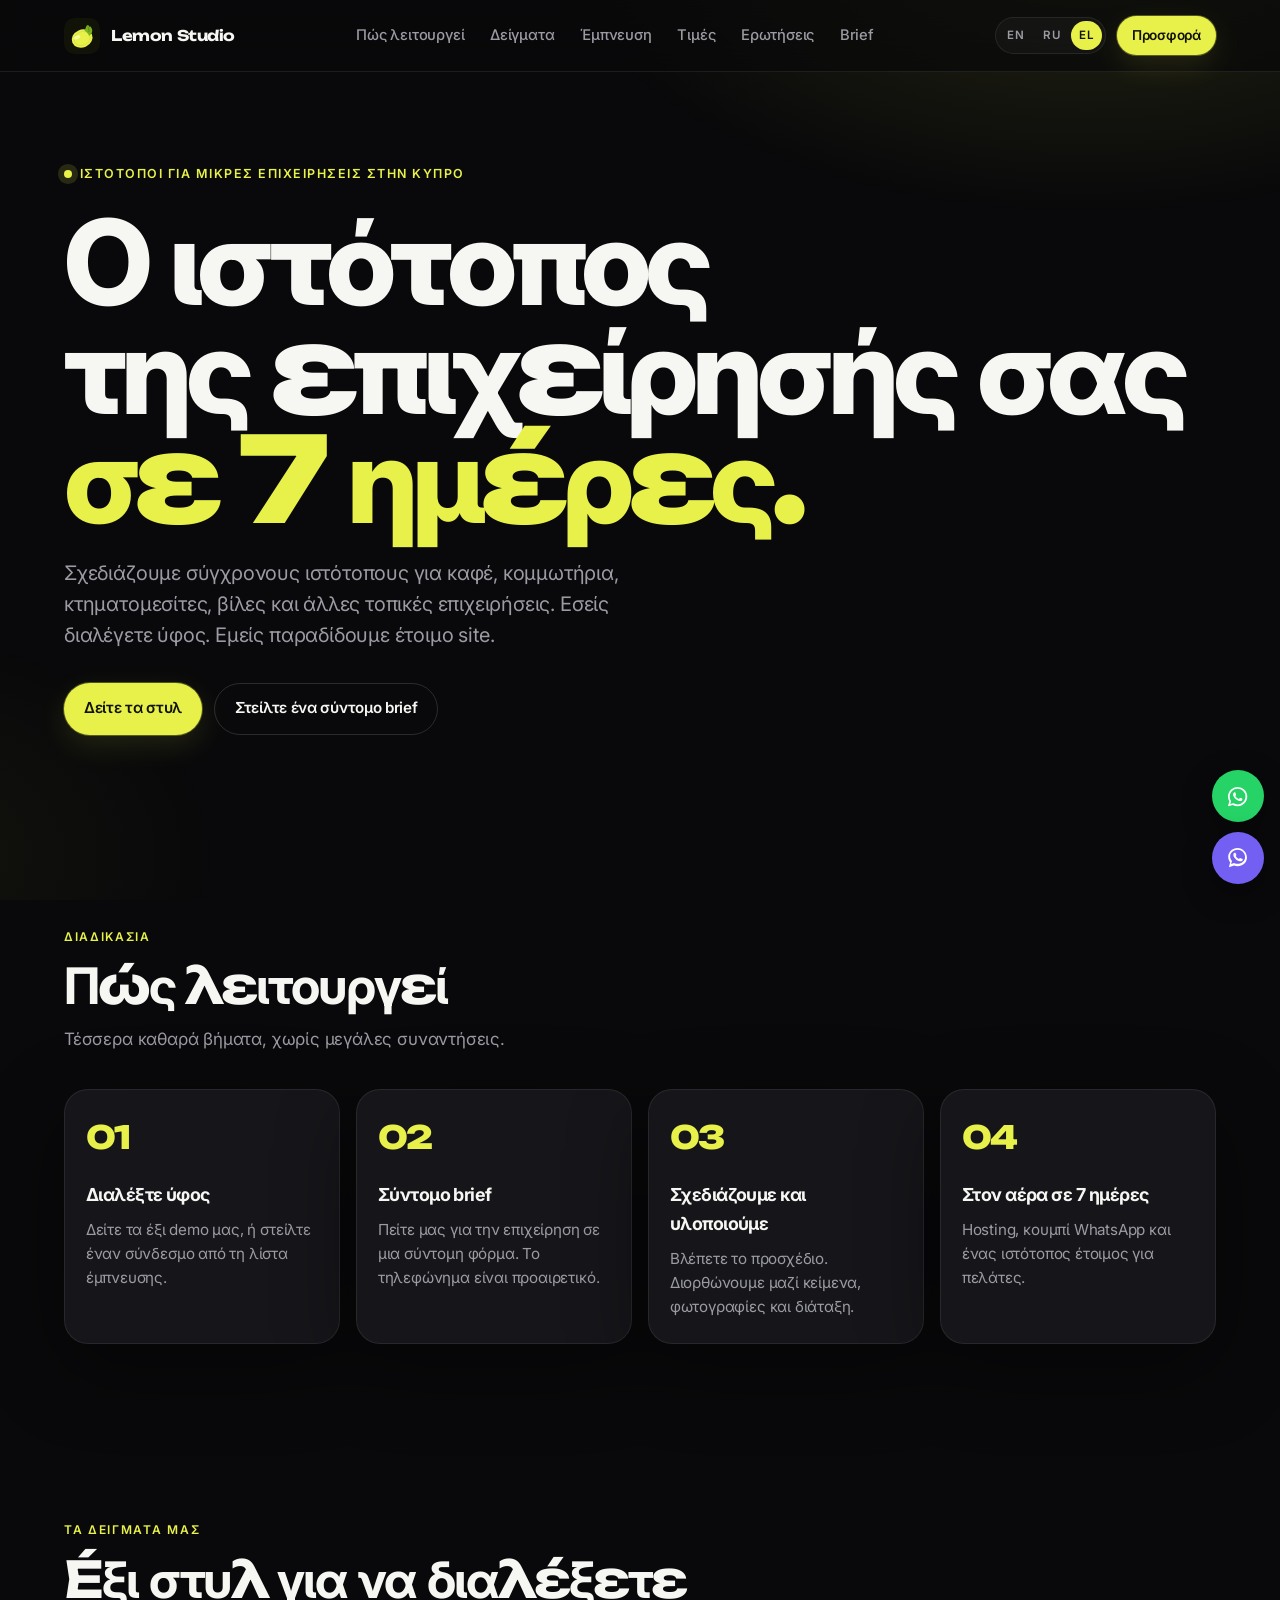
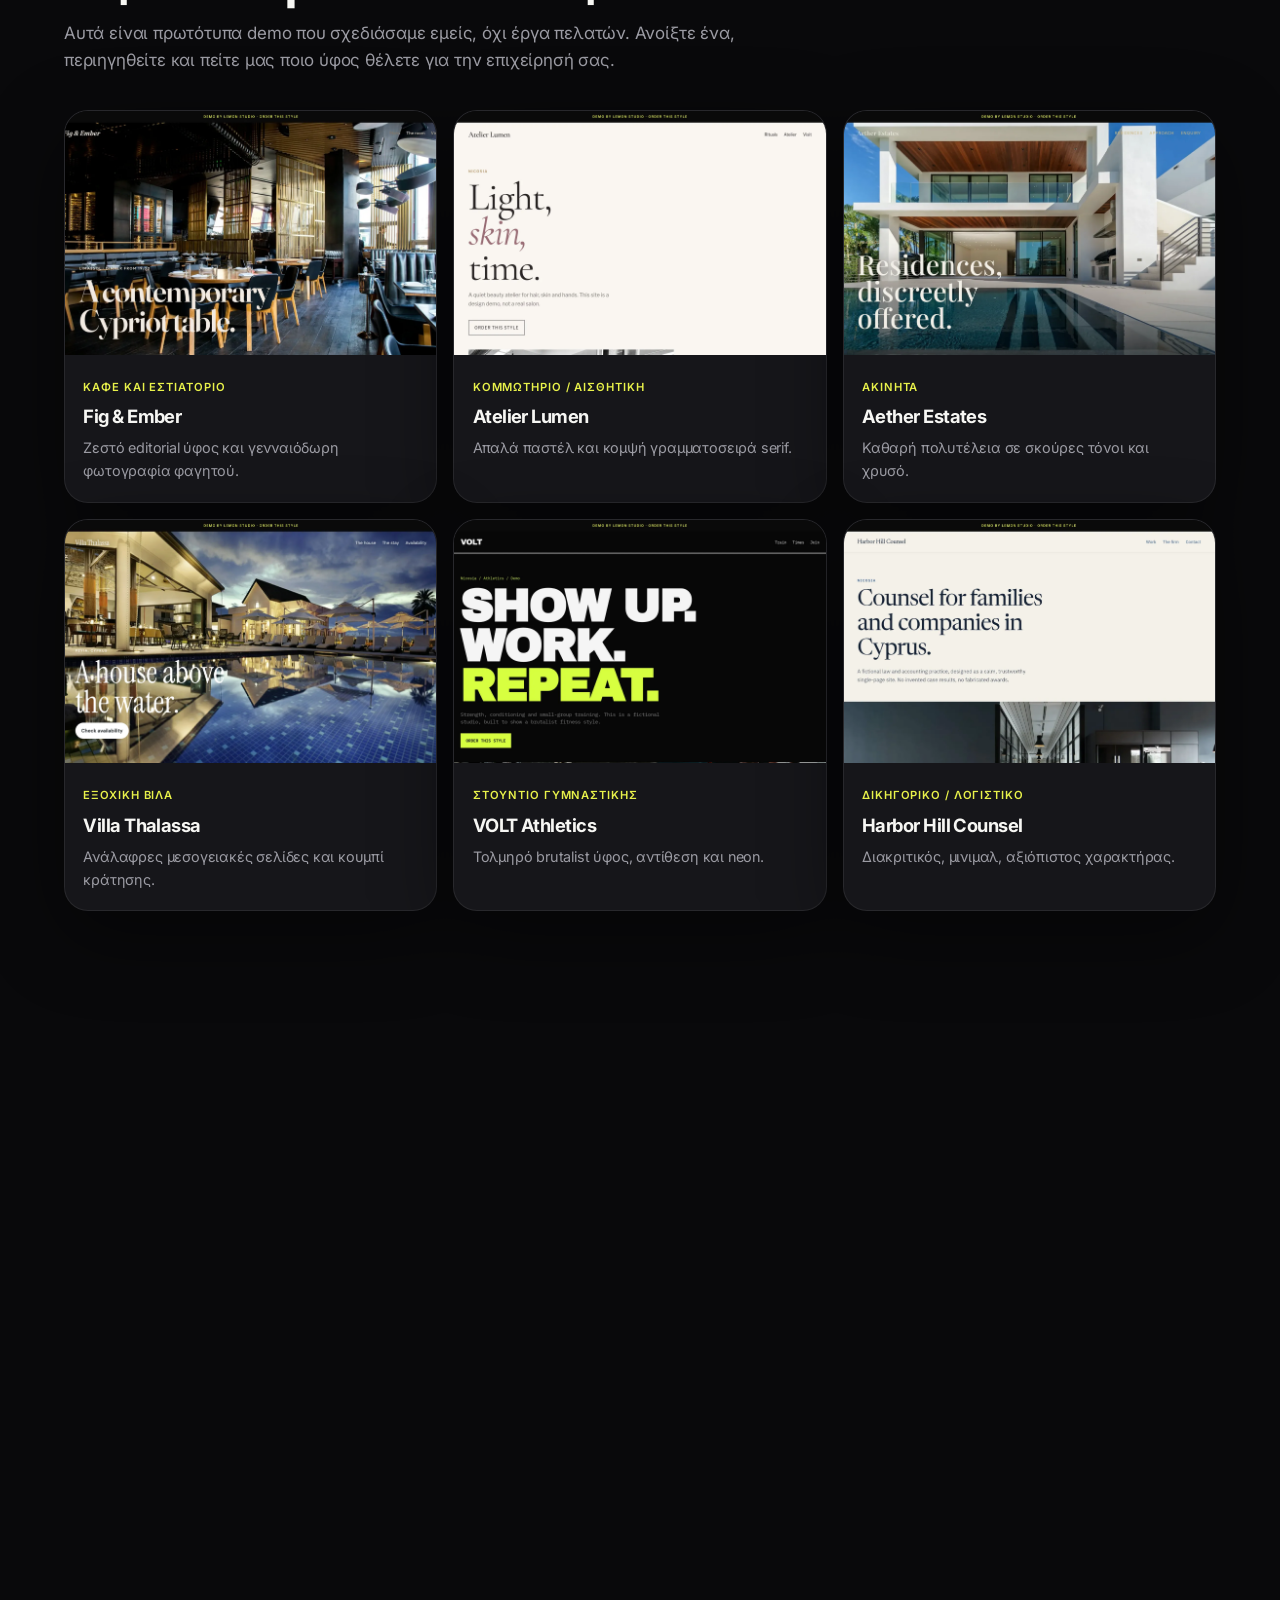
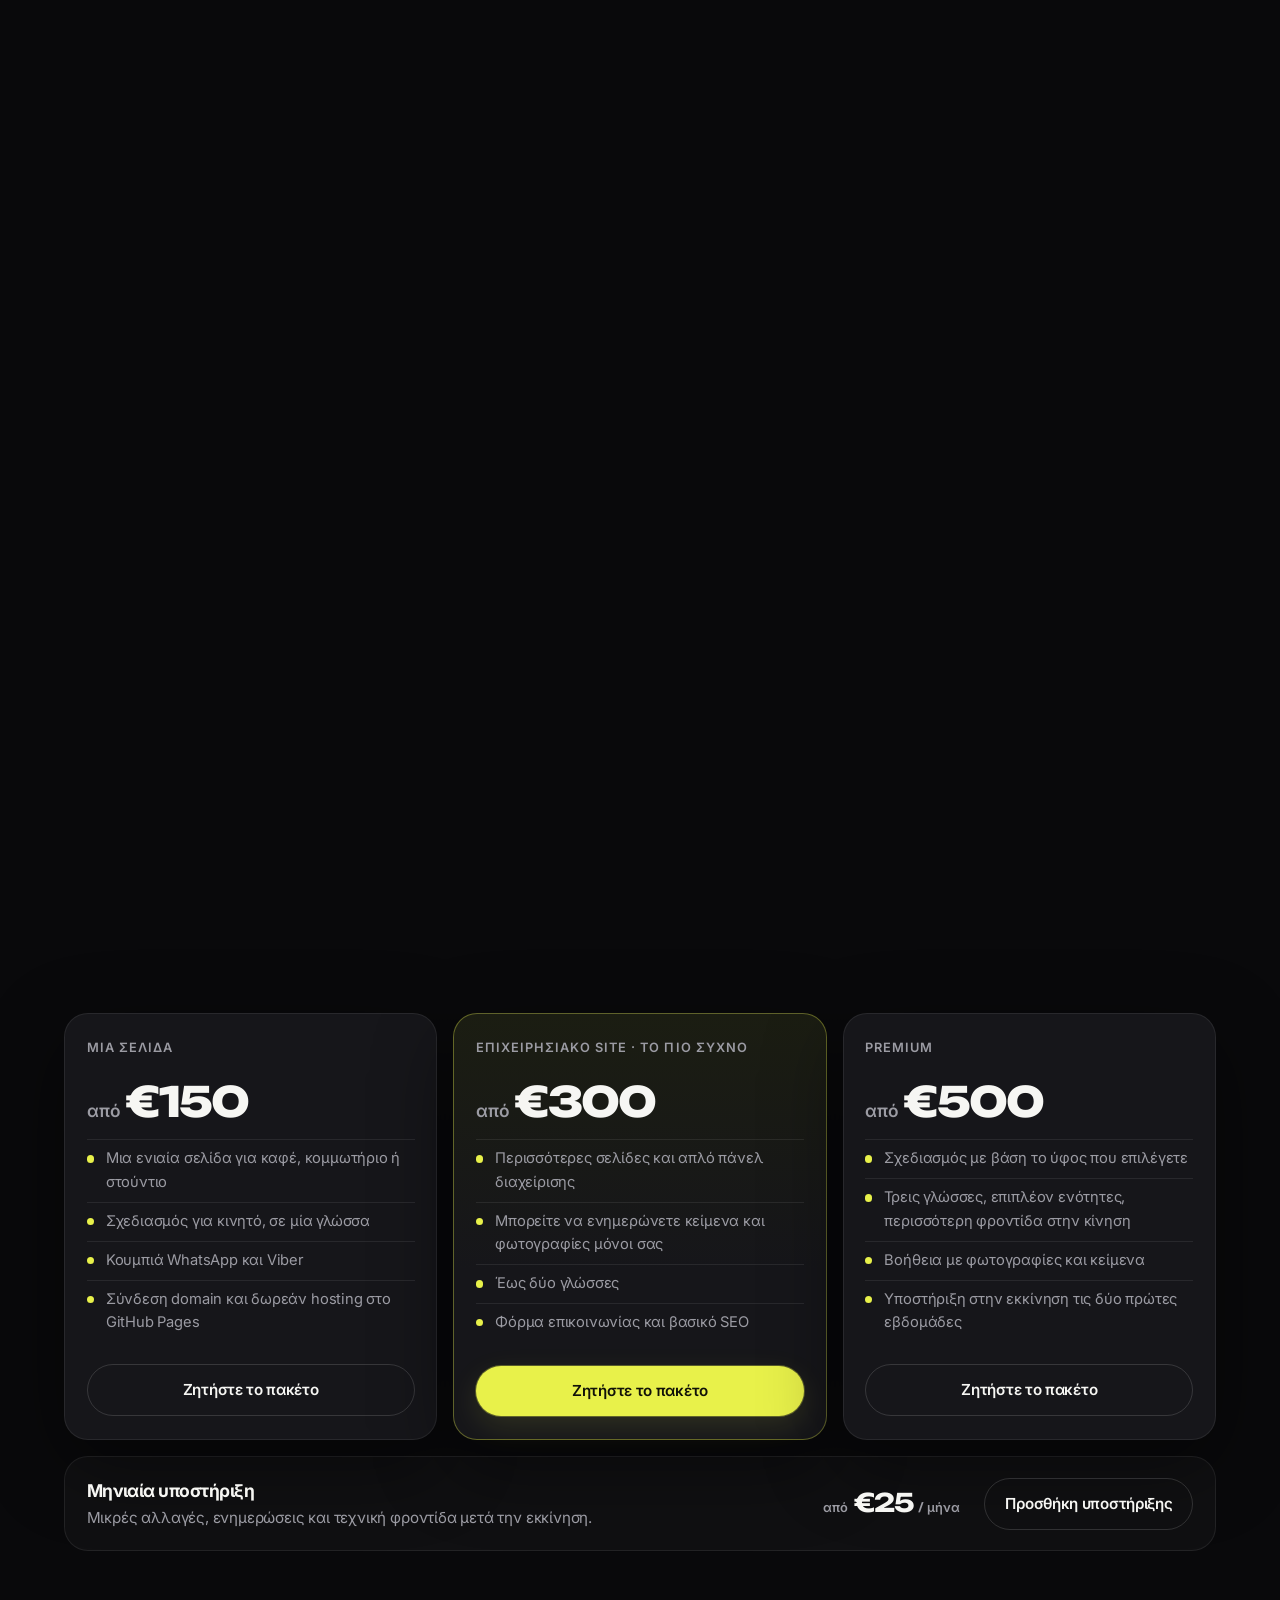
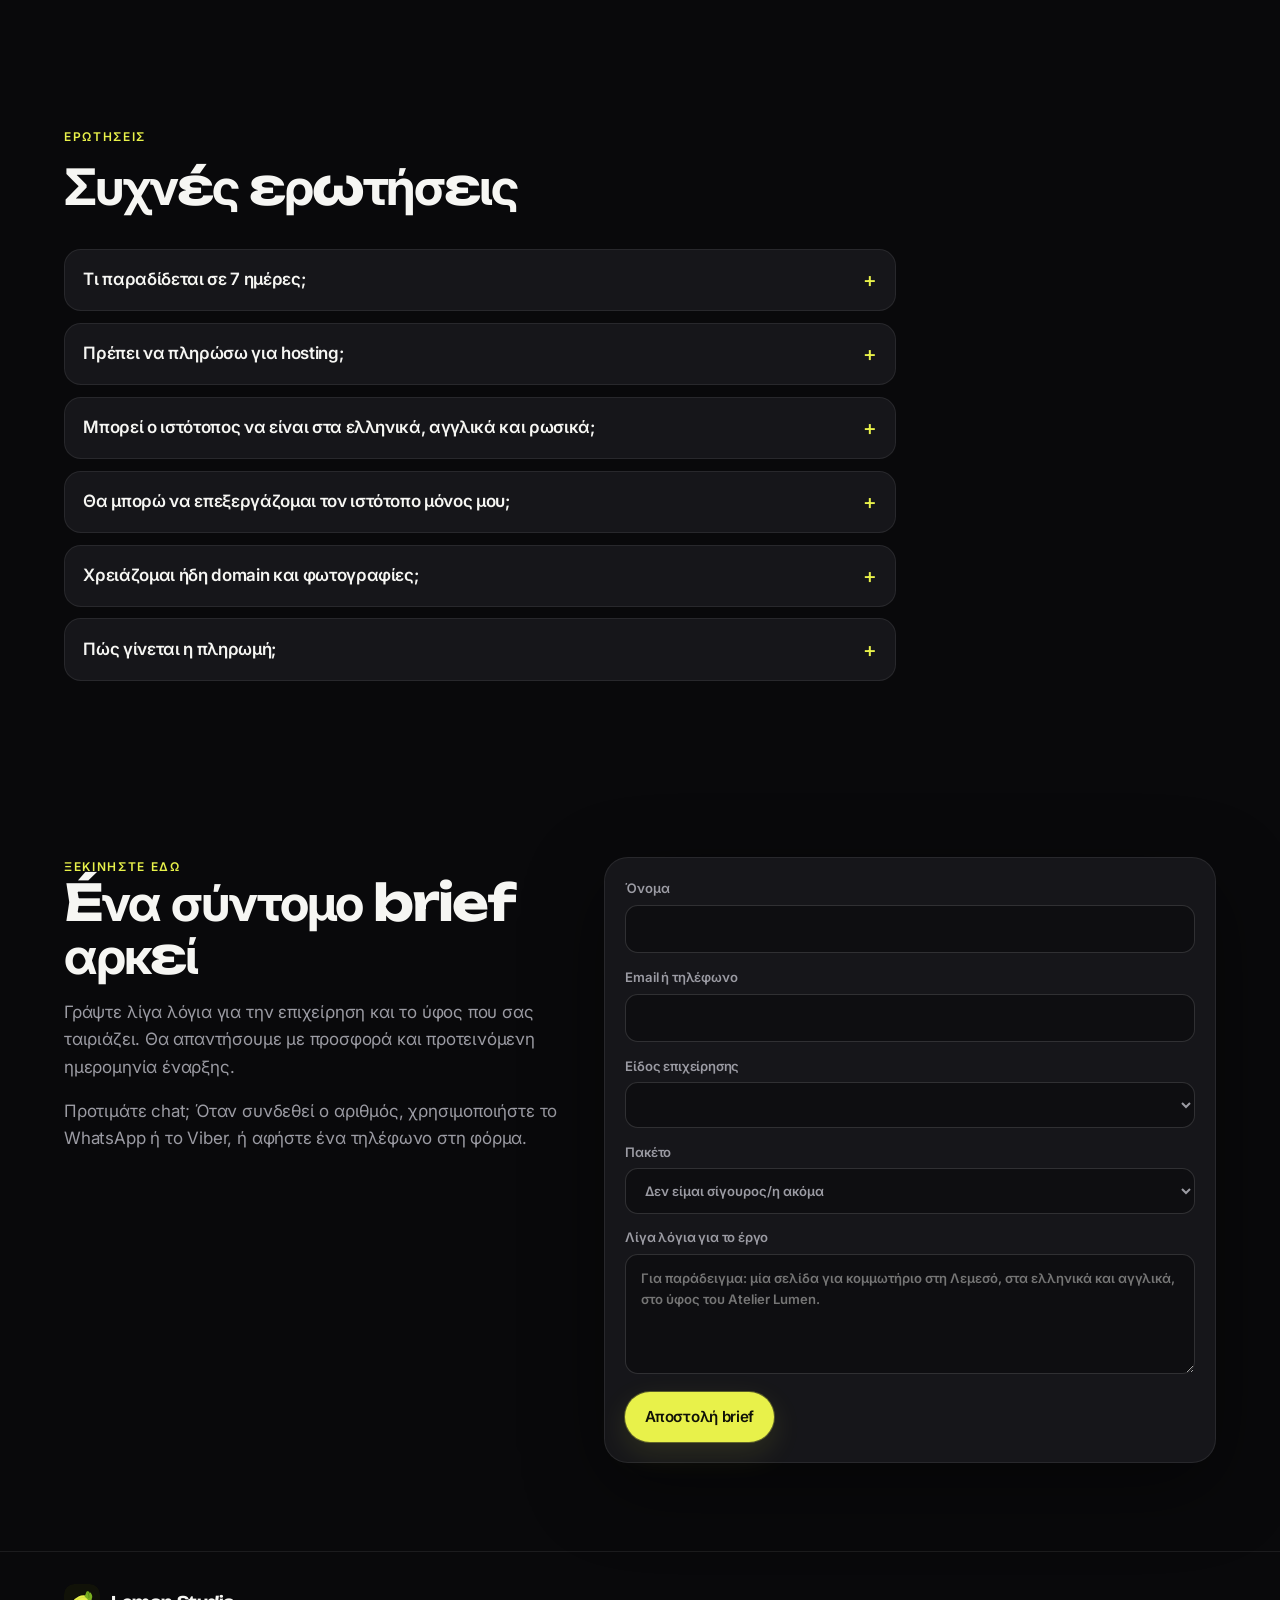
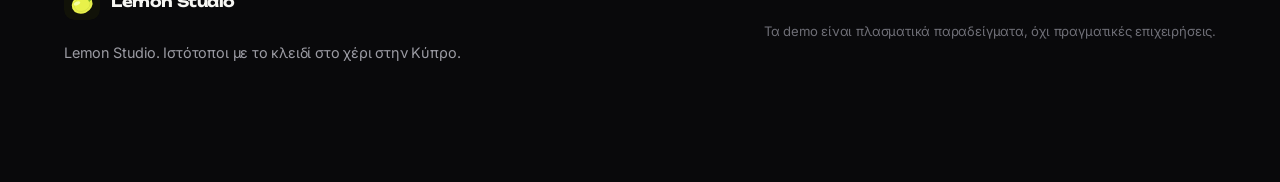
==== el/index.html @ 1adc41bc "Initial Lemon Studio site Co-authored-by: anlap26 <anlap26@users.noreply.github.com>" ====
<!doctype html>
<html lang="el">
<head>
  <meta charset="utf-8">
  <meta name="viewport" content="width=device-width, initial-scale=1">
  <title>Lemon Studio | Ο ιστότοπος της επιχείρησής σας σε 7 ημέρες</title>
  <meta name="description" content="Η Lemon Studio φτιάχνει σύγχρονους ιστότοπους για καφέ, κομμωτήρια, κτηματομεσίτες, βίλες, γυμναστήρια και δικηγορικά γραφεία στην Κύπρο. Σε 7 ημέρες, από €150.">
  <!-- TODO: update canonical and Open Graph URLs when the domain is purchased. -->
  <link rel="canonical" href="https://lemonstudiocy.com/el/">
  <link rel="alternate" hreflang="en" href="https://lemonstudiocy.com/">
  <link rel="alternate" hreflang="ru" href="https://lemonstudiocy.com/ru/">
  <link rel="alternate" hreflang="el" href="https://lemonstudiocy.com/el/">
  <link rel="alternate" hreflang="x-default" href="https://lemonstudiocy.com/">
  <meta property="og:type" content="website">
  <meta property="og:title" content="Ο ιστότοπος της επιχείρησής σας σε 7 ημέρες">
  <meta property="og:description" content="Η Lemon Studio φτιάχνει σύγχρονους ιστότοπους για καφέ, κομμωτήρια, κτηματομεσίτες, βίλες, γυμναστήρια και δικηγορικά γραφεία στην Κύπρο. Σε 7 ημέρες, από €150.">
  <meta property="og:url" content="https://lemonstudiocy.com/el/">
  <meta property="og:image" content="https://lemonstudiocy.com/assets/og-image.png">
  <meta property="og:locale" content="el_GR">
  <meta name="twitter:card" content="summary_large_image">
  <meta name="twitter:title" content="Ο ιστότοπος της επιχείρησής σας σε 7 ημέρες">
  <meta name="twitter:description" content="Η Lemon Studio φτιάχνει σύγχρονους ιστότοπους για καφέ, κομμωτήρια, κτηματομεσίτες, βίλες, γυμναστήρια και δικηγορικά γραφεία στην Κύπρο. Σε 7 ημέρες, από €150.">
  <meta name="twitter:image" content="https://lemonstudiocy.com/assets/og-image.png">
  <link rel="icon" href="../assets/favicon.svg" type="image/svg+xml">
  <link rel="icon" href="../assets/favicon-32.png" type="image/png" sizes="32x32">
  <link rel="apple-touch-icon" href="../assets/apple-touch-icon.png">
  <meta name="theme-color" content="#09090b">
  <link rel="preconnect" href="https://fonts.googleapis.com">
  <link rel="preconnect" href="https://fonts.gstatic.com" crossorigin>
  <link href="https://fonts.googleapis.com/css2?family=Inter:ital,opsz,wght@0,14..32,400;0,14..32,500;0,14..32,600;0,14..32,700;1,14..32,400&family=Unbounded:wght@400;600;700;800;900&display=swap" rel="stylesheet">
  <link rel="stylesheet" href="../css/style.css">
</head>
<body>
  <div class="wrap">
    <header class="site-header">
      <div class="container">
        <a class="brand" href="index.html">
          <img src="../assets/logo.svg" width="36" height="36" alt="Lemon Studio">
          <span>Lemon Studio</span>
        </a>
        <nav class="nav" aria-label="Primary">
        <a href="#how">Πώς λειτουργεί</a>
        <a href="#demos">Δείγματα</a>
        <a href="#inspiration">Έμπνευση</a>
        <a href="#prices">Τιμές</a>
        <a href="#faq">Ερωτήσεις</a>
        <a href="#contact">Brief</a>
        </nav>
        <div class="header-actions">
          <nav class="lang" aria-label="Language"><a href="../index.html" hreflang="en" lang="en">EN</a><a href="../ru/index.html" hreflang="ru" lang="ru">RU</a><span aria-current="page">EL</span></nav>
          <a class="btn btn-lemon btn-sm btn-header" href="#contact">Προσφορά</a>
          <button class="menu-toggle" type="button" aria-expanded="false" aria-controls="mobile-nav" aria-label="Μενού"><span></span></button>
        </div>
      </div>
    </header>
    <nav class="mobile-nav" id="mobile-nav">
        <a href="#how">Πώς λειτουργεί</a>
        <a href="#demos">Δείγματα</a>
        <a href="#inspiration">Έμπνευση</a>
        <a href="#prices">Τιμές</a>
        <a href="#faq">Ερωτήσεις</a>
        <a href="#contact">Brief</a>
        <a href="#contact">Προσφορά</a></nav>

    <main>
      <section class="hero">
        <div class="container">
          <p class="eyebrow reveal">Ιστότοποι για μικρές επιχειρήσεις στην Κύπρο</p>
          <h1 class="reveal reveal-delay-1">Ο ιστότοπος<br>της επιχείρησής σας<br><span class="accent">σε 7 ημέρες.</span></h1>
          <p class="hero-lead reveal reveal-delay-2">Σχεδιάζουμε σύγχρονους ιστότοπους για καφέ, κομμωτήρια, κτηματομεσίτες, βίλες και άλλες τοπικές επιχειρήσεις. Εσείς διαλέγετε ύφος. Εμείς παραδίδουμε έτοιμο site.</p>
          <div class="hero-actions reveal reveal-delay-3">
            <a class="btn btn-lemon" href="#demos">Δείτε τα στυλ</a>
            <a class="btn btn-ghost" href="#contact">Στείλτε ένα σύντομο brief</a>
          </div>
        </div>
      </section>

      <section id="how">
        <div class="container">
          <div class="section-head reveal">
            <div class="kicker">Διαδικασία</div>
            <h2>Πώς λειτουργεί</h2>
            <p>Τέσσερα καθαρά βήματα, χωρίς μεγάλες συναντήσεις.</p>
          </div>
          <div class="steps">
            <article class="step reveal reveal-delay-0">
  <div class="step-num">01</div>
  <h3>Διαλέξτε ύφος</h3>
  <p>Δείτε τα έξι demo μας, ή στείλτε έναν σύνδεσμο από τη λίστα έμπνευσης.</p>
</article><article class="step reveal reveal-delay-1">
  <div class="step-num">02</div>
  <h3>Σύντομο brief</h3>
  <p>Πείτε μας για την επιχείρηση σε μια σύντομη φόρμα. Το τηλεφώνημα είναι προαιρετικό.</p>
</article><article class="step reveal reveal-delay-2">
  <div class="step-num">03</div>
  <h3>Σχεδιάζουμε και υλοποιούμε</h3>
  <p>Βλέπετε το προσχέδιο. Διορθώνουμε μαζί κείμενα, φωτογραφίες και διάταξη.</p>
</article><article class="step reveal reveal-delay-3">
  <div class="step-num">04</div>
  <h3>Στον αέρα σε 7 ημέρες</h3>
  <p>Hosting, κουμπί WhatsApp και ένας ιστότοπος έτοιμος για πελάτες.</p>
</article>
          </div>
        </div>
      </section>

      <section id="demos">
        <div class="container">
          <div class="section-head reveal">
            <div class="kicker">Τα δείγματά μας</div>
            <h2>Έξι στυλ για να διαλέξετε</h2>
            <p>Αυτά είναι πρωτότυπα demo που σχεδιάσαμε εμείς, όχι έργα πελατών. Ανοίξτε ένα, περιηγηθείτε και πείτε μας ποιο ύφος θέλετε για την επιχείρησή σας.</p>
          </div>
          <div class="gallery">
            
        <a class="demo-card reveal reveal-delay-0" href="../demos/cafe/index.html">
          <div class="thumb">
            <img src="../assets/previews/cafe.webp" alt="Fig &amp; Ember demo preview" width="1200" height="788">
          </div>
          <div class="meta">
            <span class="tag">Καφέ και εστιατόριο</span>
            <h3>Fig &amp; Ember</h3>
            <p>Ζεστό editorial ύφος και γενναιόδωρη φωτογραφία φαγητού.</p>
          </div>
        </a>
        <a class="demo-card reveal reveal-delay-1" href="../demos/salon/index.html">
          <div class="thumb">
            <img src="../assets/previews/salon.webp" alt="Atelier Lumen demo preview" width="1200" height="788">
          </div>
          <div class="meta">
            <span class="tag">Κομμωτήριο / αισθητική</span>
            <h3>Atelier Lumen</h3>
            <p>Απαλά παστέλ και κομψή γραμματοσειρά serif.</p>
          </div>
        </a>
        <a class="demo-card reveal reveal-delay-2" href="../demos/realtor/index.html">
          <div class="thumb">
            <img src="../assets/previews/realtor.webp" alt="Aether Estates demo preview" width="1200" height="788">
          </div>
          <div class="meta">
            <span class="tag">Ακίνητα</span>
            <h3>Aether Estates</h3>
            <p>Καθαρή πολυτέλεια σε σκούρες τόνοι και χρυσό.</p>
          </div>
        </a>
        <a class="demo-card reveal reveal-delay-3" href="../demos/villa/index.html">
          <div class="thumb">
            <img src="../assets/previews/villa.webp" alt="Villa Thalassa demo preview" width="1200" height="788">
          </div>
          <div class="meta">
            <span class="tag">Εξοχική βίλα</span>
            <h3>Villa Thalassa</h3>
            <p>Ανάλαφρες μεσογειακές σελίδες και κουμπί κράτησης.</p>
          </div>
        </a>
        <a class="demo-card reveal reveal-delay-0" href="../demos/fitness/index.html">
          <div class="thumb">
            <img src="../assets/previews/fitness.webp" alt="VOLT Athletics demo preview" width="1200" height="788">
          </div>
          <div class="meta">
            <span class="tag">Στούντιο γυμναστικής</span>
            <h3>VOLT Athletics</h3>
            <p>Τολμηρό brutalist ύφος, αντίθεση και neon.</p>
          </div>
        </a>
        <a class="demo-card reveal reveal-delay-1" href="../demos/law/index.html">
          <div class="thumb">
            <img src="../assets/previews/law.webp" alt="Harbor Hill Counsel demo preview" width="1200" height="788">
          </div>
          <div class="meta">
            <span class="tag">Δικηγορικό / λογιστικό</span>
            <h3>Harbor Hill Counsel</h3>
            <p>Διακριτικός, μινιμαλ, αξιόπιστος χαρακτήρας.</p>
          </div>
        </a>
          </div>
        </div>
      </section>

      <section id="inspiration">
        <div class="container">
          <div class="section-head reveal">
            <div class="kicker">Lookbooks</div>
            <h2>Έμπνευση</h2>
          </div>
          <p class="inspire-note reveal">Αυτοί είναι ιστότοποι τρίτων, μόνο για έμπνευση. Δεν είναι δουλειές της Lemon Studio και δεν τους παρουσιάζουμε ως χαρτοφυλάκιό μας.</p>
          <div class="inspire-grid">
            
        <a class="inspire-card c1 reveal" href="https://linear.app" target="_blank" rel="noopener noreferrer">
          <div>
            <h3 class="name">Linear</h3>
            <p class="desc">Ακριβές σκούρο περιβάλλον, μεγάλη τυπογραφία και ήπια κίνηση.</p>
          </div>
          <div>
            <p class="caption">Σας αρέσει ένα ύφος; Θα φτιάξουμε κάτι αντίστοιχο για την επιχείρησή σας.</p>
            <p class="visit">Επίσκεψη ↗</p>
          </div>
        </a>
        <a class="inspire-card c2 reveal" href="https://stripe.com" target="_blank" rel="noopener noreferrer">
          <div>
            <h3 class="name">Stripe</h3>
            <p class="desc">Ζωντανά ντεγκραντέ και ασυνήθιστα καθαρή αφήγηση μιας σύνθετης υπηρεσίας.</p>
          </div>
          <div>
            <p class="caption">Σας αρέσει ένα ύφος; Θα φτιάξουμε κάτι αντίστοιχο για την επιχείρησή σας.</p>
            <p class="visit">Επίσκεψη ↗</p>
          </div>
        </a>
        <a class="inspire-card c3 reveal" href="https://vercel.com" target="_blank" rel="noopener noreferrer">
          <div>
            <h3 class="name">Vercel</h3>
            <p class="desc">Μινιμαλιστική διάταξη και ένα bento πλέγμα που μένει ζωντανό.</p>
          </div>
          <div>
            <p class="caption">Σας αρέσει ένα ύφος; Θα φτιάξουμε κάτι αντίστοιχο για την επιχείρησή σας.</p>
            <p class="visit">Επίσκεψη ↗</p>
          </div>
        </a>
        <a class="inspire-card c4 reveal" href="https://www.framer.com" target="_blank" rel="noopener noreferrer">
          <div>
            <h3 class="name">Framer</h3>
            <p class="desc">Τολμηρές σελίδες, ζωντανά παραδείγματα και ομαλές μεταβάσεις.</p>
          </div>
          <div>
            <p class="caption">Σας αρέσει ένα ύφος; Θα φτιάξουμε κάτι αντίστοιχο για την επιχείρησή σας.</p>
            <p class="visit">Επίσκεψη ↗</p>
          </div>
        </a>
        <a class="inspire-card c5 reveal" href="https://www.197historiasilustradas.com/" target="_blank" rel="noopener noreferrer">
          <div>
            <h3 class="name">197 Historias Ilustradas</h3>
            <p class="desc">Editorial πλέγμα και αφήγηση. Site of the Day στα Awwwards, 20 Νοεμβρίου 2026.</p>
          </div>
          <div>
            <p class="caption">Σας αρέσει ένα ύφος; Θα φτιάξουμε κάτι αντίστοιχο για την επιχείρησή σας.</p>
            <p class="visit">Επίσκεψη ↗</p>
          </div>
        </a>
        <a class="inspire-card c6 reveal" href="https://carterogunsola.com/" target="_blank" rel="noopener noreferrer">
          <div>
            <h3 class="name">Carter Ogunsola</h3>
            <p class="desc">Ένα portfolio σχεδιασμένο σαν τυπογραφείο, με απτική αλληλεπίδραση. Site of the Day στα Awwwards, 19 Νοεμβρίου 2026.</p>
          </div>
          <div>
            <p class="caption">Σας αρέσει ένα ύφος; Θα φτιάξουμε κάτι αντίστοιχο για την επιχείρησή σας.</p>
            <p class="visit">Επίσκεψη ↗</p>
          </div>
        </a>
        <a class="inspire-card c7 reveal" href="https://deltacafes.com/en" target="_blank" rel="noopener noreferrer">
          <div>
            <h3 class="name">Delta Cafés</h3>
            <p class="desc">Ένας ζεστός κόσμος μάρκας, με επίκεντρο το προϊόν και τη δεξιοτεχνία. Site of the Day στα Awwwards, 13 Νοεμβρίου 2026.</p>
          </div>
          <div>
            <p class="caption">Σας αρέσει ένα ύφος; Θα φτιάξουμε κάτι αντίστοιχο για την επιχείρησή σας.</p>
            <p class="visit">Επίσκεψη ↗</p>
          </div>
        </a>
        <a class="inspire-card c8 reveal" href="https://www.agrumeafarm.it/en" target="_blank" rel="noopener noreferrer">
          <div>
            <h3 class="name">Agrumea Farm</h3>
            <p class="desc">Μεσογειακό, απτικό, χειροποίητο ύφος. Site of the Day στα Awwwards, 5 Νοεμβρίου 2026.</p>
          </div>
          <div>
            <p class="caption">Σας αρέσει ένα ύφος; Θα φτιάξουμε κάτι αντίστοιχο για την επιχείρησή σας.</p>
            <p class="visit">Επίσκεψη ↗</p>
          </div>
        </a>
        <a class="inspire-card c9 reveal" href="https://grids.obys.agency/" target="_blank" rel="noopener noreferrer">
          <div>
            <h3 class="name">Grids by Obys</h3>
            <p class="desc">Μελέτη σύνθεσης, τυπογραφίας και πλέγματος. Site of the Day στα Awwwards, 2 Νοεμβρίου 2026.</p>
          </div>
          <div>
            <p class="caption">Σας αρέσει ένα ύφος; Θα φτιάξουμε κάτι αντίστοιχο για την επιχείρησή σας.</p>
            <p class="visit">Επίσκεψη ↗</p>
          </div>
        </a>
        <a class="inspire-card c10 reveal" href="https://www.auge-xp.com/" target="_blank" rel="noopener noreferrer">
          <div>
            <h3 class="name">AUGE Experience</h3>
            <p class="desc">Ένας καθηλωτικός ιστότοπος στούντιο με πειραματική κίνηση. Site of the Day στα Awwwards, 12 Νοεμβρίου 2026.</p>
          </div>
          <div>
            <p class="caption">Σας αρέσει ένα ύφος; Θα φτιάξουμε κάτι αντίστοιχο για την επιχείρησή σας.</p>
            <p class="visit">Επίσκεψη ↗</p>
          </div>
        </a>
          </div>
        </div>
      </section>

      <section id="prices">
        <div class="container">
          <div class="section-head reveal">
            <div class="kicker">Πακέτα</div>
            <h2>Τιμές εκκίνησης</h2>
            <p>Η τελική προσφορά εξαρτάται από τον αριθμό σελίδων και γλωσσών. Τα ποσά παρακάτω είναι τιμές εκκίνησης.</p>
          </div>
          <div class="pricing">
            
        <article class="price-card reveal reveal-delay-0">
          <div class="pkg">Μία σελίδα</div>
          <div class="amount"><small>από</small>€150</div>
          <ul><li>Μια ενιαία σελίδα για καφέ, κομμωτήριο ή στούντιο</li><li>Σχεδιασμός για κινητό, σε μία γλώσσα</li><li>Κουμπιά WhatsApp και Viber</li><li>Σύνδεση domain και δωρεάν hosting στο GitHub Pages</li></ul>
          <a class="btn btn-ghost" href="#contact">Ζητήστε το πακέτο</a>
        </article>
        <article class="price-card featured reveal reveal-delay-1">
          <div class="pkg">Επιχειρησιακό site · Το πιο συχνό</div>
          <div class="amount"><small>από</small>€300</div>
          <ul><li>Περισσότερες σελίδες και απλό πάνελ διαχείρισης</li><li>Μπορείτε να ενημερώνετε κείμενα και φωτογραφίες μόνοι σας</li><li>Έως δύο γλώσσες</li><li>Φόρμα επικοινωνίας και βασικό SEO</li></ul>
          <a class="btn btn-lemon" href="#contact">Ζητήστε το πακέτο</a>
        </article>
        <article class="price-card reveal reveal-delay-2">
          <div class="pkg">Premium</div>
          <div class="amount"><small>από</small>€500</div>
          <ul><li>Σχεδιασμός με βάση το ύφος που επιλέγετε</li><li>Τρεις γλώσσες, επιπλέον ενότητες, περισσότερη φροντίδα στην κίνηση</li><li>Βοήθεια με φωτογραφίες και κείμενα</li><li>Υποστήριξη στην εκκίνηση τις δύο πρώτες εβδομάδες</li></ul>
          <a class="btn btn-ghost" href="#contact">Ζητήστε το πακέτο</a>
        </article>
          </div>
          <div class="price-support reveal">
            <div>
              <h3>Μηνιαία υποστήριξη</h3>
              <p>Μικρές αλλαγές, ενημερώσεις και τεχνική φροντίδα μετά την εκκίνηση.</p>
            </div>
            <div class="amount"><small>από</small> €25 <small>/ μήνα</small></div>
            <a class="btn btn-ghost" href="#contact">Προσθήκη υποστήριξης</a>
          </div>
        </div>
      </section>

      <section id="faq">
        <div class="container">
          <div class="section-head reveal">
            <div class="kicker">Ερωτήσεις</div>
            <h2>Συχνές ερωτήσεις</h2>
          </div>
          <div class="faq reveal">
            <details><summary>Τι παραδίδεται σε 7 ημέρες;</summary><p>Έναν έτοιμο ιστότοπο στο domain σας: διάταξη, κείμενα, φωτογραφίες, έκδοση για κινητό και κουμπιά WhatsApp ή Viber. Η προθεσμία ξεκινά όταν έχουμε το brief, το λογότυπο και πρόσβαση στο domain.</p></details><details><summary>Πρέπει να πληρώσω για hosting;</summary><p>Όχι. Δημοσιεύουμε τον ιστότοπο στο GitHub Pages, που είναι δωρεάν και γρήγορο. Πληρώνετε μόνο το domain, συνήθως περίπου €10-15 τον χρόνο.</p></details><details><summary>Μπορεί ο ιστότοπος να είναι στα ελληνικά, αγγλικά και ρωσικά;</summary><p>Ναι. Το πακέτο μίας σελίδας ξεκινά σε μία γλώσσα. Τα πακέτα business και premium μπορούν να περιλαμβάνουν περισσότερες.</p></details><details><summary>Θα μπορώ να επεξεργάζομαι τον ιστότοπο μόνος μου;</summary><p>Ναι, στα πακέτα business και premium. Ρυθμίζουμε ένα απλό πάνελ ώστε να αλλάζετε κείμενα και φωτογραφίες χωρίς κώδικα.</p></details><details><summary>Χρειάζομαι ήδη domain και φωτογραφίες;</summary><p>Το domain μπορεί να αγοραστεί αργότερα. Αν δεν έχετε ακόμα φωτογραφίες, θα συμφωνήσουμε μια πρακτική λύση: φωτογραφίες από το κινητό σας ή εικόνες ελεύθερης άδειας, με πηγή.</p></details><details><summary>Πώς γίνεται η πληρωμή;</summary><p>Προκαταβολή για να ξεκινήσουμε, το υπόλοιπο όταν ο ιστότοπος είναι έτοιμος να δημοσιευτεί. Τα βήματα τα επιβεβαιώνουμε γραπτώς πριν την έναρξη.</p></details>
          </div>
        </div>
      </section>

      <section id="contact">
        <div class="container">
          <div class="contact-grid">
            <div class="contact-copy reveal">
              <div class="kicker">Ξεκινήστε εδώ</div>
              <h2 class="block-title">Ένα σύντομο brief αρκεί</h2>
              <p>Γράψτε λίγα λόγια για την επιχείρηση και το ύφος που σας ταιριάζει. Θα απαντήσουμε με προσφορά και προτεινόμενη ημερομηνία έναρξης.</p>
              <p>Προτιμάτε chat; Όταν συνδεθεί ο αριθμός, χρησιμοποιήστε το WhatsApp ή το Viber, ή αφήστε ένα τηλέφωνο στη φόρμα.</p>
            </div>
            <!-- TODO: replace mailto:TODO@example.com with the studio email before launch, or hook the form to a backend. -->
            <form class="brief reveal" action="mailto:TODO@example.com" method="post" enctype="text/plain">
              <label>Όνομα
                <input type="text" name="name" required autocomplete="name">
              </label>
              <label>Email ή τηλέφωνο
                <input type="text" name="contact" required autocomplete="email">
              </label>
              <label>Είδος επιχείρησης
                <select name="business" required>
                  <option value="" selected disabled></option>
                  <option>Καφέ ή εστιατόριο</option><option>Κομμωτήριο / αισθητική</option><option>Ακίνητα</option><option>Εξοχική βίλα</option><option>Στούντιο γυμναστικής</option><option>Δικηγορικό ή λογιστικό</option><option>Άλλο</option>
                </select>
              </label>
              <label>Πακέτο
                <select name="package">
                  <option>Δεν είμαι σίγουρος/η ακόμα</option><option>Μία σελίδα, από €150</option><option>Επιχειρησιακό site, από €300</option><option>Premium, από €500</option><option>Χρειάζομαι και μηνιαία υποστήριξη</option>
                </select>
              </label>
              <label>Λίγα λόγια για το έργο
                <textarea name="message" placeholder="Για παράδειγμα: μία σελίδα για κομμωτήριο στη Λεμεσό, στα ελληνικά και αγγλικά, στο ύφος του Atelier Lumen."></textarea>
              </label>
              <button class="btn btn-lemon" type="submit">Αποστολή brief</button>
            </form>
          </div>
        </div>
      </section>
    </main>

    <footer class="site-footer">
      <div class="container">
        <div>
          <a class="brand" href="../index.html">
            <img src="../assets/logo.svg" width="28" height="28" alt="">
            <span>Lemon Studio</span>
          </a>
          <p>Lemon Studio. Ιστότοποι με το κλειδί στο χέρι στην Κύπρο.</p>
        </div>
        <p class="legal">Τα demo είναι πλασματικά παραδείγματα, όχι πραγματικές επιχειρήσεις.</p>
      </div>
    </footer>
  </div>
  
  <!-- TODO: replace PLACEHOLDER with the studio WhatsApp / Viber number (digits only, with country code). Do not leave PLACEHOLDER in production. -->
  <div class="float-btns" aria-label="Chat">
    <a class="float-btn float-wa" href="https://wa.me/PLACEHOLDER" target="_blank" rel="noopener noreferrer" title="WhatsApp"><span class="sr-only">WhatsApp</span><svg viewBox="0 0 24 24" aria-hidden="true"><path d="M19.05 4.91A9.82 9.82 0 0 0 12.04 2C6.55 2 2.07 6.48 2.07 12c0 1.76.46 3.48 1.34 5L2 22l5.15-1.35A9.93 9.93 0 0 0 12.04 22c5.49 0 9.97-4.48 9.97-10 0-2.67-1.04-5.17-2.96-7.09zM12.04 20.15c-1.5 0-2.96-.4-4.23-1.16l-.3-.18-3.05.8.81-2.98-.2-.31a8.15 8.15 0 0 1-1.25-4.32c0-4.5 3.66-8.16 8.17-8.16 2.18 0 4.23.85 5.77 2.39a8.12 8.12 0 0 1 2.39 5.77c.01 4.5-3.65 8.15-8.11 8.15zm4.47-6.11c-.24-.12-1.44-.71-1.66-.79-.22-.08-.38-.12-.54.12-.16.24-.62.79-.76.95-.14.16-.28.18-.52.06-.24-.12-1.01-.37-1.92-1.18-.71-.63-1.19-1.41-1.33-1.65-.14-.24-.01-.37.1-.49.11-.11.24-.28.36-.42.12-.14.16-.24.24-.4.08-.16.04-.3-.02-.42-.06-.12-.54-1.3-.74-1.78-.2-.47-.4-.4-.54-.41h-.46c-.16 0-.42.06-.64.3-.22.24-.84.82-.84 2s.86 2.32.98 2.48c.12.16 1.69 2.58 4.1 3.61.57.25 1.02.4 1.37.51.57.18 1.09.16 1.5.1.46-.07 1.44-.59 1.64-1.16.2-.57.2-1.06.14-1.16-.06-.1-.22-.16-.46-.28z"/></svg></a>
    <a class="float-btn float-vb" href="viber://chat?number=PLACEHOLDER" title="Viber"><span class="sr-only">Viber</span><svg viewBox="0 0 24 24" aria-hidden="true"><path d="M12 2C6.7 2 2.3 6.1 2.3 11.1c0 2.1.7 4.1 2 5.7L3 22l5.4-1.7c1.1.4 2.3.6 3.6.6 5.3 0 9.7-4.1 9.7-9.1S17.3 2 12 2zm0 16.4c-1.1 0-2.2-.2-3.2-.6l-.3-.1-3.2.9.9-3.1-.2-.3c-1.1-1.3-1.7-3-1.7-4.7C4.3 7.3 7.7 4 12 4s7.7 3.3 7.7 7.4c0 4.1-3.4 7-7.7 7zm4.2-5.3c-.2-.1-1.3-.6-1.5-.7-.2-.1-.3-.1-.5.1l-.5.6c-.1.1-.2.2-.5.1-1.1-.5-2.3-1.5-3-2.7-.1-.2 0-.3.1-.5l.4-.4c.1-.1.1-.3 0-.4 0-.1-.6-1.4-.8-1.9-.2-.5-.4-.4-.5-.4h-.4c-.2 0-.4.1-.6.3s-.8.8-.8 2c0 1.2.8 2.4 1 2.6 1.3 2 3.2 3.3 5.4 3.9.6.2 1.2.2 1.6.1.5-.1 1.4-.6 1.6-1.1.2-.5.2-1 .1-1.1-.1-.1-.3-.2-.5-.3z"/></svg></a>
  </div>

  <script src="../js/main.js"></script>
</body>
</html>
---- css/style.css ----
/* Lemon Studio — main site */
:root {
  --bg: #09090b;
  --bg-soft: #101012;
  --card: #16161a;
  --card-2: #1c1c21;
  --text: #f6f6f3;
  --muted: #9b9ba3;
  --faint: #6e6e76;
  --line: rgba(255, 255, 255, 0.08);
  --line-strong: rgba(255, 255, 255, 0.14);
  --lemon: #e8f14a;
  --lemon-2: #f4ff70;
  --lemon-dim: rgba(232, 241, 74, 0.14);
  --ink: #111208;
  --shadow: 0 24px 80px rgba(0, 0, 0, 0.45);
  --radius: 1.5rem;
  --radius-sm: 1.05rem;
  --nav-h: 4.5rem;
  --font: "Inter", system-ui, -apple-system, "Segoe UI", sans-serif;
  --display: "Unbounded", "Inter", system-ui, sans-serif;
  --ease: cubic-bezier(0.22, 1, 0.36, 1);
  --max: 72rem;
}

*,
*::before,
*::after { box-sizing: border-box; }
html { scroll-behavior: smooth; }
html, body { margin: 0; padding: 0; }
body {
  font-family: var(--font);
  background: var(--bg);
  color: var(--text);
  font-size: 1.0625rem;
  line-height: 1.6;
  letter-spacing: -0.011em;
  min-height: 100vh;
  -webkit-font-smoothing: antialiased;
  text-rendering: optimizeLegibility;
}
img { max-width: 100%; height: auto; display: block; }
a { color: inherit; }
button, input, select, textarea { font: inherit; color: inherit; }
button { cursor: pointer; }

body::before {
  content: "";
  position: fixed;
  inset: 0;
  pointer-events: none;
  z-index: 0;
  background:
    radial-gradient(900px 480px at 85% -8%, rgba(232, 241, 74, 0.13), transparent 60%),
    radial-gradient(640px 420px at -10% 95%, rgba(232, 241, 74, 0.05), transparent 55%);
}
.wrap { position: relative; z-index: 1; }

.container {
  width: min(100% - 2rem, var(--max));
  margin-inline: auto;
}
@media (min-width: 768px) {
  .container { width: min(100% - 3.5rem, var(--max)); }
}

/* Header */
.site-header {
  position: sticky;
  top: 0;
  z-index: 50;
  height: var(--nav-h);
  display: flex;
  align-items: center;
  backdrop-filter: blur(18px);
  -webkit-backdrop-filter: blur(18px);
  background: rgba(9, 9, 11, 0.72);
  border-bottom: 1px solid var(--line);
}
.site-header .container {
  display: flex;
  align-items: center;
  justify-content: space-between;
  gap: 1rem;
  width: min(100% - 1.25rem, var(--max));
}
.brand {
  display: inline-flex;
  align-items: center;
  gap: 0.7rem;
  text-decoration: none;
  font-family: var(--display);
  font-weight: 700;
  font-size: 0.92rem;
  letter-spacing: -0.03em;
  white-space: nowrap;
}
.brand img {
  width: 36px;
  height: 36px;
  border-radius: 10px;
}
.nav {
  display: none;
  align-items: center;
  gap: 1.6rem;
}
.nav a {
  text-decoration: none;
  color: var(--muted);
  font-size: 0.92rem;
  font-weight: 500;
  transition: color 0.2s var(--ease);
}
.nav a:hover, .nav a:focus-visible { color: var(--text); }
.header-actions {
  display: flex;
  align-items: center;
  gap: 0.65rem;
}
.lang {
  display: flex;
  gap: 0.15rem;
  padding: 0.2rem;
  border: 1px solid var(--line);
  border-radius: 999px;
  background: rgba(255,255,255,0.03);
}
.lang a, .lang span {
  text-decoration: none;
  font-size: 0.72rem;
  font-weight: 600;
  letter-spacing: 0.06em;
  padding: 0.32rem 0.5rem;
  border-radius: 999px;
  color: var(--muted);
}
.lang [aria-current="page"] {
  background: var(--lemon);
  color: var(--ink);
}
.btn {
  display: inline-flex;
  align-items: center;
  justify-content: center;
  gap: 0.45rem;
  text-decoration: none;
  border: 0;
  border-radius: 999px;
  padding: 0.8rem 1.25rem;
  font-weight: 600;
  font-size: 0.95rem;
  letter-spacing: -0.02em;
  transition: transform 0.25s var(--ease), background 0.2s, color 0.2s, border-color 0.2s;
}
.btn:hover { transform: translateY(-1px); }
.btn-lemon {
  background: var(--lemon);
  color: var(--ink);
  box-shadow: 0 0 0 1px rgba(232,241,74,0.3), 0 10px 30px rgba(232,241,74,0.12);
}
.btn-lemon:hover { background: var(--lemon-2); }
.btn-ghost {
  background: transparent;
  color: var(--text);
  border: 1px solid var(--line-strong);
}
.btn-ghost:hover { border-color: rgba(255,255,255,0.3); background: rgba(255,255,255,0.03); }
.btn-sm { padding: 0.55rem 0.95rem; font-size: 0.85rem; }
.btn-header { display: none; }
.menu-toggle {
  display: inline-flex;
  align-items: center;
  justify-content: center;
  width: 2.5rem;
  height: 2.5rem;
  border: 1px solid var(--line);
  border-radius: 0.7rem;
  background: transparent;
  color: var(--text);
}
.menu-toggle span,
.menu-toggle span::before,
.menu-toggle span::after {
  display: block;
  width: 1.05rem;
  height: 1.5px;
  background: currentColor;
  position: relative;
  transition: 0.2s var(--ease);
}
.menu-toggle span::before,
.menu-toggle span::after {
  content: "";
  position: absolute;
  left: 0;
}
.menu-toggle span::before { top: -5px; }
.menu-toggle span::after { top: 5px; }
body.nav-open .menu-toggle span { background: transparent; }
body.nav-open .menu-toggle span::before { top: 0; transform: rotate(45deg); }
body.nav-open .menu-toggle span::after { top: 0; transform: rotate(-45deg); }

@media (min-width: 960px) {
  .nav { display: flex; }
  .btn-header { display: inline-flex; }
  .menu-toggle { display: none; }
}

.mobile-nav {
  display: none;
  position: fixed;
  inset: var(--nav-h) 0 0 0;
  z-index: 40;
  background: rgba(9,9,11,0.96);
  padding: 1.25rem;
  flex-direction: column;
  gap: 0.4rem;
}
body.nav-open .mobile-nav { display: flex; }
.mobile-nav a {
  text-decoration: none;
  font-family: var(--display);
  font-size: 1.6rem;
  font-weight: 600;
  letter-spacing: -0.03em;
  padding: 0.7rem 0.4rem;
  border-bottom: 1px solid var(--line);
}

/* Hero */
.hero {
  padding: 3.25rem 0 4.5rem;
}
@media (min-width: 768px) {
  .hero { padding: 5rem 0 6.5rem; }
}
.eyebrow {
  display: inline-flex;
  align-items: center;
  gap: 0.5rem;
  font-size: 0.78rem;
  font-weight: 600;
  letter-spacing: 0.12em;
  text-transform: uppercase;
  color: var(--lemon);
  margin-bottom: 1.4rem;
}
.eyebrow::before {
  content: "";
  width: 0.5rem;
  height: 0.5rem;
  border-radius: 50%;
  background: var(--lemon);
  box-shadow: 0 0 0 6px var(--lemon-dim);
}
.hero h1 {
  font-family: var(--display);
  font-weight: 800;
  font-size: clamp(2.7rem, 11.2vw, 7.4rem);
  line-height: 0.92;
  letter-spacing: -0.05em;
  margin: 0 0 1.5rem;
  max-width: 14ch;
}
.hero h1 .accent { color: var(--lemon); }
.hero-lead {
  max-width: 36rem;
  color: var(--muted);
  font-size: clamp(1.02rem, 2vw, 1.25rem);
  line-height: 1.55;
  margin: 0 0 2rem;
}
.hero-actions { display: flex; flex-wrap: wrap; gap: 0.75rem; }

/* Sections */
section { padding: 4.25rem 0; }
@media (min-width: 768px) { section { padding: 5.5rem 0; } }
.section-head {
  display: grid;
  gap: 0.85rem;
  margin-bottom: 2.25rem;
  max-width: 42rem;
}
.kicker {
  font-size: 0.75rem;
  font-weight: 600;
  letter-spacing: 0.14em;
  text-transform: uppercase;
  color: var(--lemon);
}
.section-head h2,
.block-title {
  font-family: var(--display);
  font-weight: 700;
  font-size: clamp(1.85rem, 4.4vw, 3.15rem);
  line-height: 1.05;
  letter-spacing: -0.04em;
  margin: 0;
}
.section-head p { margin: 0; color: var(--muted); }

/* Reveal */
.reveal {
  opacity: 0;
  transform: translateY(22px);
  transition: opacity 0.8s var(--ease), transform 0.8s var(--ease);
}
.reveal.is-in { opacity: 1; transform: none; }
.reveal-delay-1 { transition-delay: 0.08s; }
.reveal-delay-2 { transition-delay: 0.16s; }
.reveal-delay-3 { transition-delay: 0.24s; }
.reveal-delay-4 { transition-delay: 0.32s; }
@media (prefers-reduced-motion: reduce) {
  html { scroll-behavior: auto; }
  .reveal { opacity: 1; transform: none; transition: none; }
  .btn { transition: none; }
}

/* Steps */
.steps {
  display: grid;
  gap: 1rem;
  grid-template-columns: 1fr;
}
@media (min-width: 640px) { .steps { grid-template-columns: 1fr 1fr; } }
@media (min-width: 1024px) { .steps { grid-template-columns: repeat(4, 1fr); } }
.step {
  background: var(--card);
  border: 1px solid var(--line);
  border-radius: var(--radius);
  padding: 1.4rem 1.3rem 1.5rem;
  min-height: 100%;
  box-shadow: var(--shadow);
}
.step-num {
  font-family: var(--display);
  font-weight: 800;
  font-size: 2rem;
  color: var(--lemon);
  letter-spacing: -0.05em;
  margin-bottom: 1.1rem;
}
.step h3 {
  margin: 0 0 0.5rem;
  font-size: 1.12rem;
  letter-spacing: -0.03em;
}
.step p { margin: 0; color: var(--muted); font-size: 0.95rem; }

/* Demo gallery */
.gallery {
  display: grid;
  gap: 1rem;
  grid-template-columns: 1fr;
}
@media (min-width: 640px) { .gallery { grid-template-columns: 1fr 1fr; } }
@media (min-width: 1024px) { .gallery { grid-template-columns: repeat(3, 1fr); } }
.demo-card {
  display: flex;
  flex-direction: column;
  text-decoration: none;
  background: var(--card);
  border: 1px solid var(--line);
  border-radius: var(--radius);
  overflow: hidden;
  box-shadow: var(--shadow);
  transition: transform 0.35s var(--ease), border-color 0.3s;
}
.demo-card:hover { transform: translateY(-4px); border-color: var(--line-strong); }
.demo-card .thumb {
  aspect-ratio: 16 / 10.5;
  overflow: hidden;
  background: #0e0e10;
  position: relative;
}
.demo-card .thumb img {
  width: 100%;
  height: 100%;
  object-fit: cover;
  object-position: top center;
  transition: transform 0.7s var(--ease);
}
.demo-card:hover .thumb img { transform: scale(1.04); }
.demo-card .meta { padding: 1.05rem 1.15rem 1.2rem; }
.demo-card .tag {
  display: inline-block;
  font-size: 0.7rem;
  font-weight: 600;
  letter-spacing: 0.08em;
  text-transform: uppercase;
  color: var(--lemon);
  margin-bottom: 0.35rem;
}
.demo-card h3 {
  margin: 0 0 0.3rem;
  font-size: 1.15rem;
  letter-spacing: -0.03em;
}
.demo-card p { margin: 0; color: var(--muted); font-size: 0.9rem; }

/* Inspiration */
.inspire-note {
  margin: 0 0 1.5rem;
  color: var(--muted);
  max-width: 44rem;
}
.inspire-grid {
  display: grid;
  gap: 1rem;
  grid-template-columns: 1fr;
}
@media (min-width: 640px) { .inspire-grid { grid-template-columns: 1fr 1fr; } }
@media (min-width: 1024px) {
  .inspire-grid { grid-template-columns: repeat(6, 1fr); }
  .inspire-grid .inspire-card:nth-child(1),
  .inspire-grid .inspire-card:nth-child(2),
  .inspire-grid .inspire-card:nth-child(9),
  .inspire-grid .inspire-card:nth-child(10) { grid-column: span 3; }
  .inspire-grid .inspire-card:nth-child(n+3):nth-child(-n+8) { grid-column: span 2; }
}
.inspire-card {
  display: flex;
  flex-direction: column;
  justify-content: space-between;
  min-height: 13.5rem;
  padding: 1.2rem 1.2rem 1.15rem;
  border-radius: var(--radius);
  text-decoration: none;
  border: 1px solid var(--line);
  position: relative;
  overflow: hidden;
  background: var(--card);
  transition: transform 0.35s var(--ease), border-color 0.3s;
}
.inspire-card:hover { transform: translateY(-3px); border-color: var(--line-strong); }
.inspire-card::before {
  content: "";
  position: absolute;
  inset: auto -20% 40% 40%;
  height: 160%;
  background: var(--blob);
  filter: blur(40px);
  opacity: 0.55;
  pointer-events: none;
}
.inspire-card > * { position: relative; }
.inspire-card .name {
  font-family: var(--display);
  font-weight: 700;
  font-size: 1.2rem;
  letter-spacing: -0.04em;
  margin: 0 0 0.5rem;
}
.inspire-card .desc {
  margin: 0;
  color: var(--muted);
  font-size: 0.9rem;
}
.inspire-card .caption {
  margin-top: 1.15rem;
  font-size: 0.78rem;
  color: var(--faint);
}
.inspire-card .visit {
  margin-top: 0.35rem;
  font-size: 0.8rem;
  font-weight: 600;
  color: var(--lemon);
}
.inspire-card.c1 { --blob: #5b6b12; }
.inspire-card.c2 { --blob: #3b2a78; }
.inspire-card.c3 { --blob: #1d3a55; }
.inspire-card.c4 { --blob: #6a2a4e; }
.inspire-card.c5 { --blob: #7a4a18; }
.inspire-card.c6 { --blob: #2a4a3a; }
.inspire-card.c7 { --blob: #6a3018; }
.inspire-card.c8 { --blob: #2f5a28; }
.inspire-card.c9 { --blob: #3a3a3a; }
.inspire-card.c10 { --blob: #1e3d6e; }

/* Pricing */
.pricing {
  display: grid;
  gap: 1rem;
  grid-template-columns: 1fr;
}
@media (min-width: 800px) { .pricing { grid-template-columns: repeat(3, 1fr); } }
.price-card {
  background: var(--card);
  border: 1px solid var(--line);
  border-radius: var(--radius);
  padding: 1.5rem 1.35rem 1.45rem;
  display: flex;
  flex-direction: column;
  box-shadow: var(--shadow);
}
.price-card.featured {
  background: linear-gradient(180deg, #1b1d12 0%, #16161a 60%);
  border-color: rgba(232, 241, 74, 0.35);
}
.price-card .pkg {
  font-size: 0.8rem;
  font-weight: 600;
  letter-spacing: 0.08em;
  text-transform: uppercase;
  color: var(--muted);
}
.price-card .amount {
  font-family: var(--display);
  font-weight: 800;
  font-size: clamp(2rem, 4vw, 2.6rem);
  letter-spacing: -0.05em;
  margin: 0.7rem 0 0.2rem;
}
.price-card .amount small {
  font-size: 0.42em;
  font-weight: 600;
  letter-spacing: 0;
  color: var(--muted);
  margin-right: 0.2rem;
}
.price-card .from { color: var(--faint); font-size: 0.82rem; margin-bottom: 1rem; }
.price-card ul {
  list-style: none;
  margin: 0 0 1.4rem;
  padding: 0;
  color: var(--muted);
  font-size: 0.92rem;
  flex: 1;
}
.price-card li {
  padding: 0.45rem 0 0.45rem 1.2rem;
  position: relative;
  border-top: 1px solid var(--line);
}
.price-card li::before {
  content: "";
  position: absolute;
  left: 0;
  top: 0.95rem;
  width: 0.45rem;
  height: 0.45rem;
  border-radius: 50%;
  background: var(--lemon);
}
.price-support {
  margin-top: 1rem;
  background: var(--bg-soft);
  border: 1px solid var(--line);
  border-radius: var(--radius);
  padding: 1.25rem 1.35rem;
  display: grid;
  gap: 0.4rem 1.5rem;
  align-items: center;
}
@media (min-width: 800px) {
  .price-support { grid-template-columns: 1fr auto auto; }
}
.price-support h3 { margin: 0; font-size: 1.1rem; letter-spacing: -0.03em; }
.price-support p { margin: 0; color: var(--muted); font-size: 0.95rem; }
.price-support .amount { font-family: var(--display); font-weight: 700; font-size: 1.6rem; letter-spacing: -0.04em; white-space: nowrap; }
.price-support .amount small { font-size: 0.5em; font-weight: 600; color: var(--muted); letter-spacing: 0; }

/* FAQ */
.faq { display: grid; gap: 0.7rem; max-width: 52rem; }
.faq details {
  background: var(--card);
  border: 1px solid var(--line);
  border-radius: var(--radius-sm);
  padding: 0 1.15rem;
}
.faq summary {
  cursor: pointer;
  list-style: none;
  font-weight: 600;
  letter-spacing: -0.02em;
  padding: 1.05rem 1.6rem 1.05rem 0;
  position: relative;
}
.faq summary::-webkit-details-marker { display: none; }
.faq summary::after {
  content: "+";
  position: absolute;
  right: 0;
  top: 50%;
  transform: translateY(-50%);
  color: var(--lemon);
  font-size: 1.3rem;
  font-weight: 500;
}
.faq details[open] summary::after { content: "–"; }
.faq details p {
  margin: 0;
  padding: 0 0 1.15rem;
  color: var(--muted);
}

/* Contact */
.contact-grid {
  display: grid;
  gap: 1.5rem;
}
@media (min-width: 900px) {
  .contact-grid { grid-template-columns: 0.9fr 1.1fr; gap: 2.5rem; align-items: start; }
}
.contact-copy p { color: var(--muted); }
form.brief {
  display: grid;
  gap: 0.85rem;
  background: var(--card);
  border: 1px solid var(--line);
  border-radius: var(--radius);
  padding: 1.25rem;
  box-shadow: var(--shadow);
}
label { display: grid; gap: 0.35rem; font-size: 0.82rem; font-weight: 600; color: var(--muted); }
input, select, textarea {
  width: 100%;
  background: #0e0e11;
  border: 1px solid var(--line-strong);
  border-radius: 0.8rem;
  padding: 0.8rem 0.9rem;
  outline: none;
}
input:focus, select:focus, textarea:focus {
  border-color: rgba(232, 241, 74, 0.55);
  box-shadow: 0 0 0 3px var(--lemon-dim);
}
textarea { min-height: 7.5rem; resize: vertical; }
form.brief .btn { justify-self: start; margin-top: 0.3rem; }

/* Footer */
.site-footer {
  border-top: 1px solid var(--line);
  padding: 2rem 0 6.5rem;
  color: var(--muted);
  font-size: 0.9rem;
}
.site-footer .container {
  display: flex;
  flex-wrap: wrap;
  gap: 1rem;
  justify-content: space-between;
  align-items: center;
}
.site-footer a { color: var(--text); text-decoration: none; }
.site-footer a:hover { color: var(--lemon); }
.legal { color: var(--faint); font-size: 0.82rem; }

/* Floating chat buttons */
.float-btns {
  position: fixed;
  right: 1rem;
  bottom: 1rem;
  z-index: 60;
  display: flex;
  flex-direction: column;
  gap: 0.6rem;
}
.float-btn {
  width: 3.25rem;
  height: 3.25rem;
  border-radius: 50%;
  display: grid;
  place-items: center;
  box-shadow: 0 10px 30px rgba(0,0,0,0.35);
  transition: transform 0.25s var(--ease);
}
.float-btn:hover { transform: scale(1.06); }
.float-btn svg { width: 1.45rem; height: 1.45rem; fill: #fff; }
.float-wa { background: #25d366; }
.float-vb { background: #7360f2; }

/* 404 is inlined; utility */
.sr-only {
  position: absolute;
  width: 1px; height: 1px;
  padding: 0; margin: -1px;
  overflow: hidden; clip: rect(0,0,0,0);
  white-space: nowrap; border: 0;
}
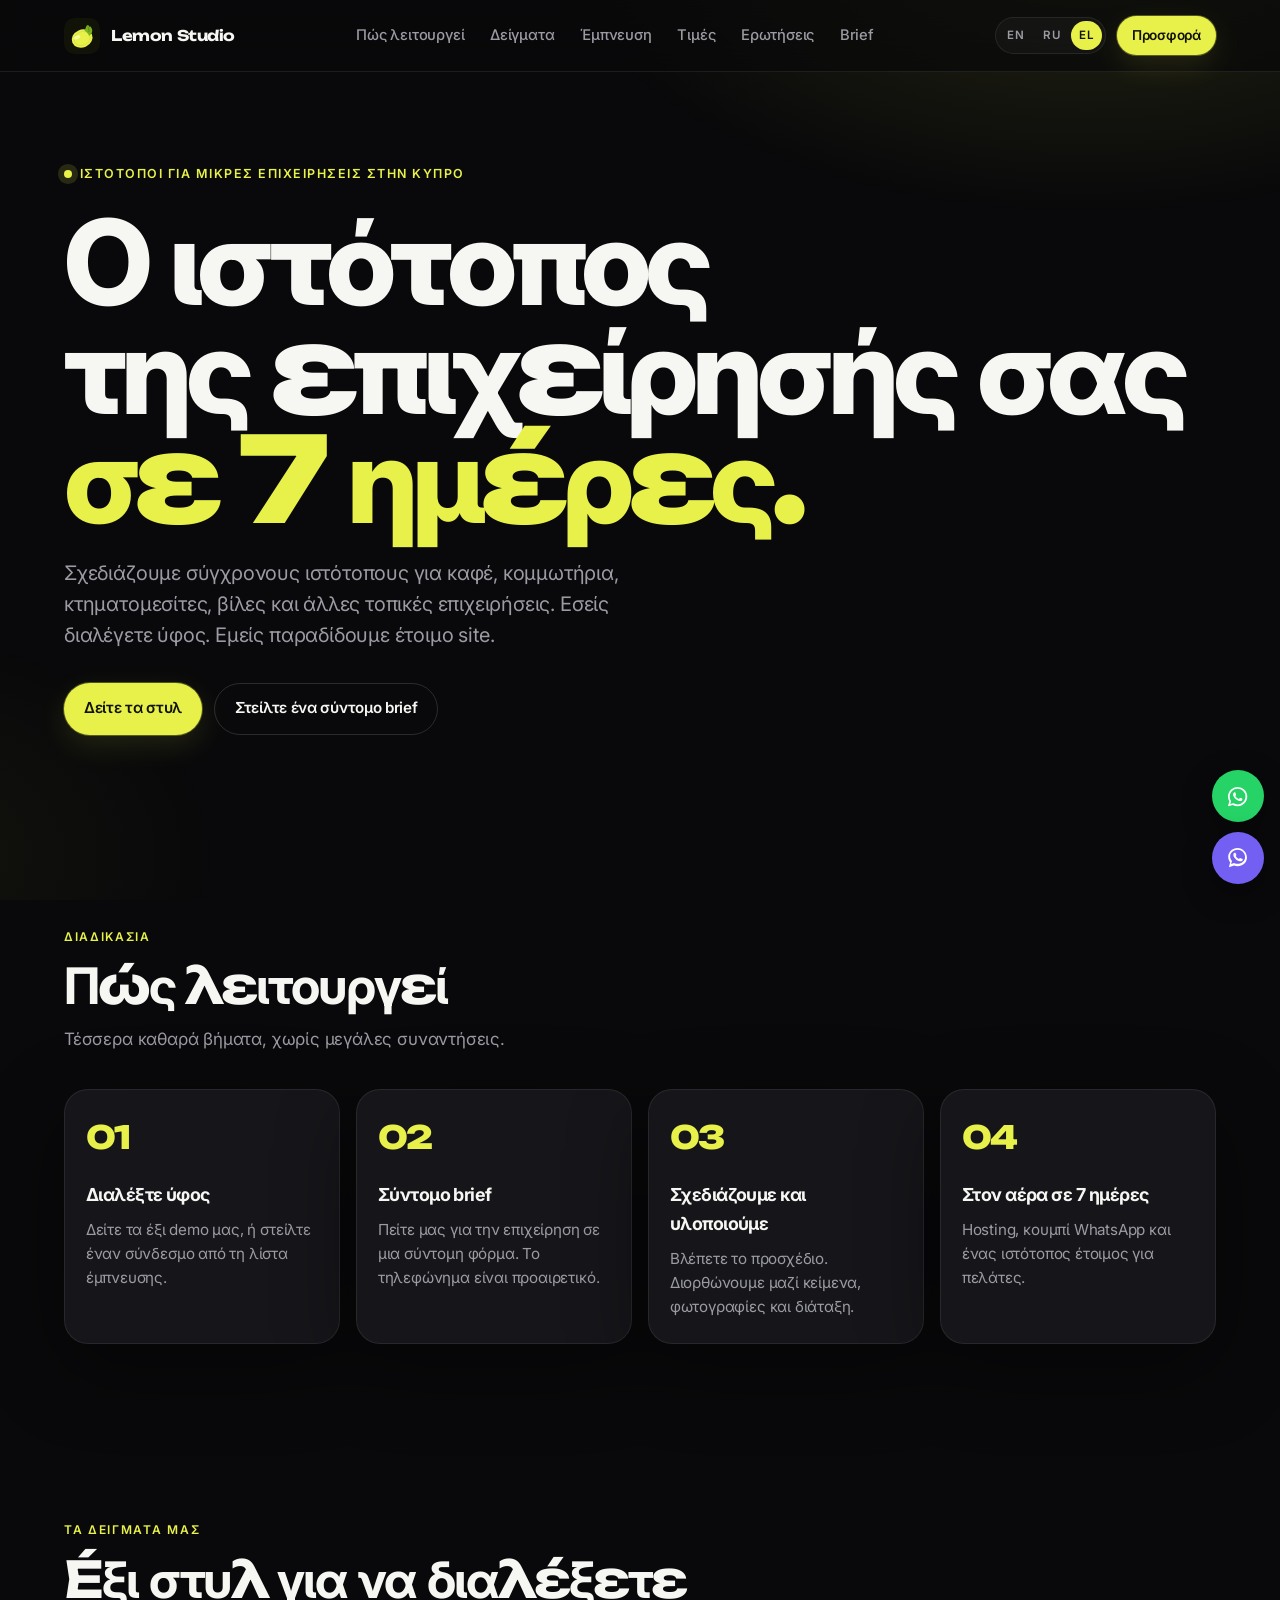
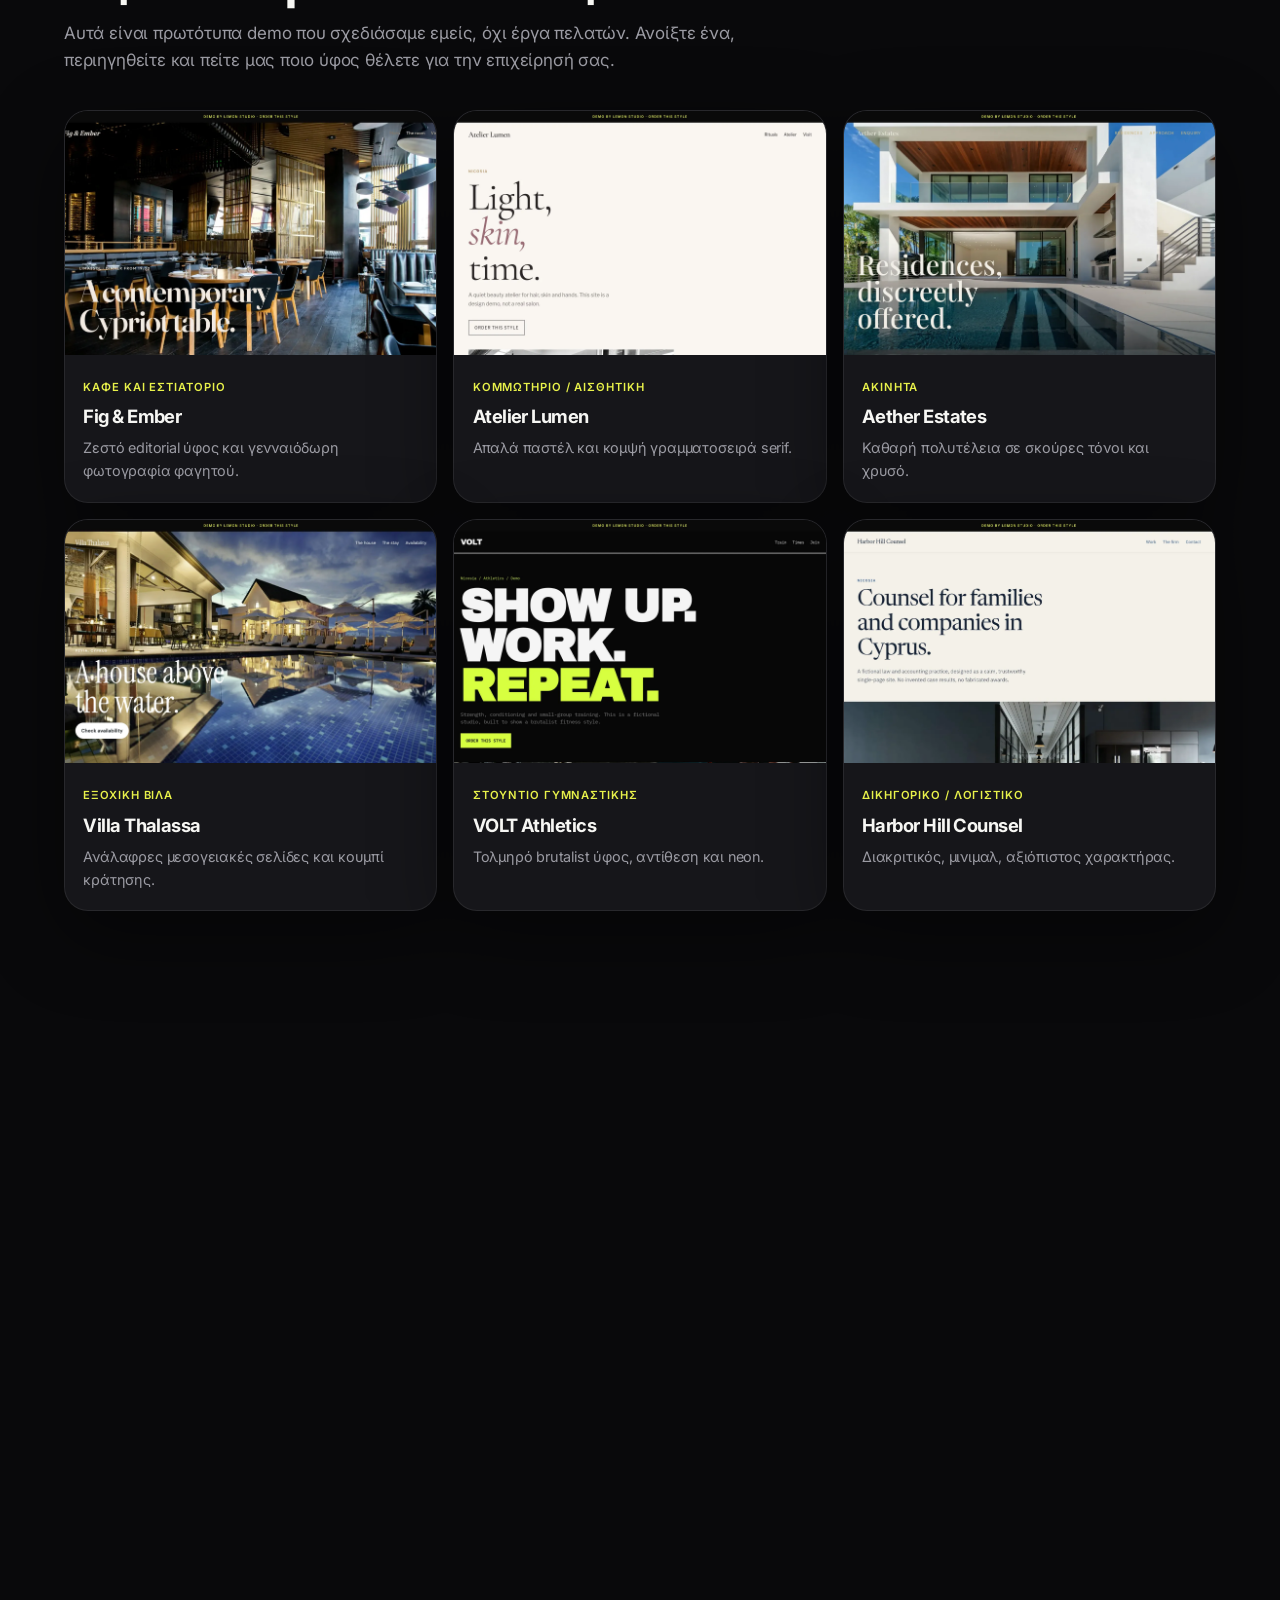
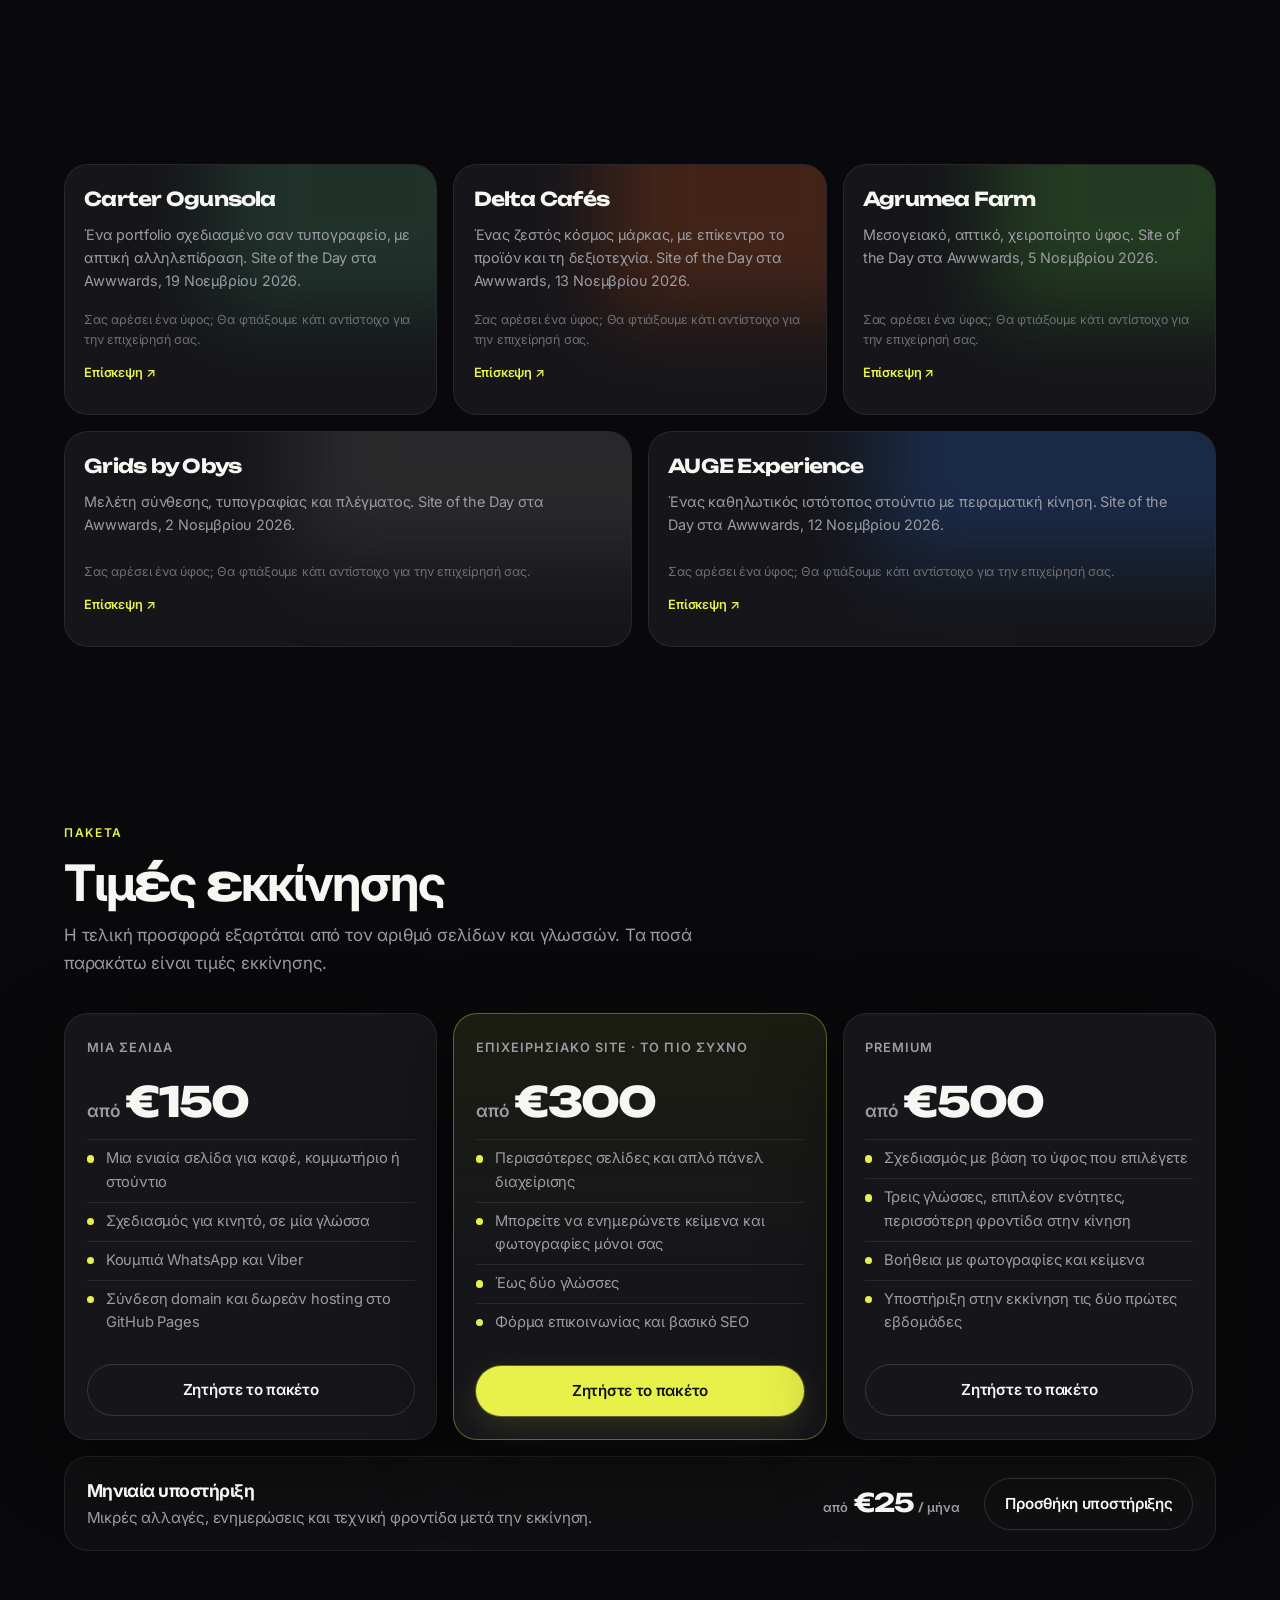
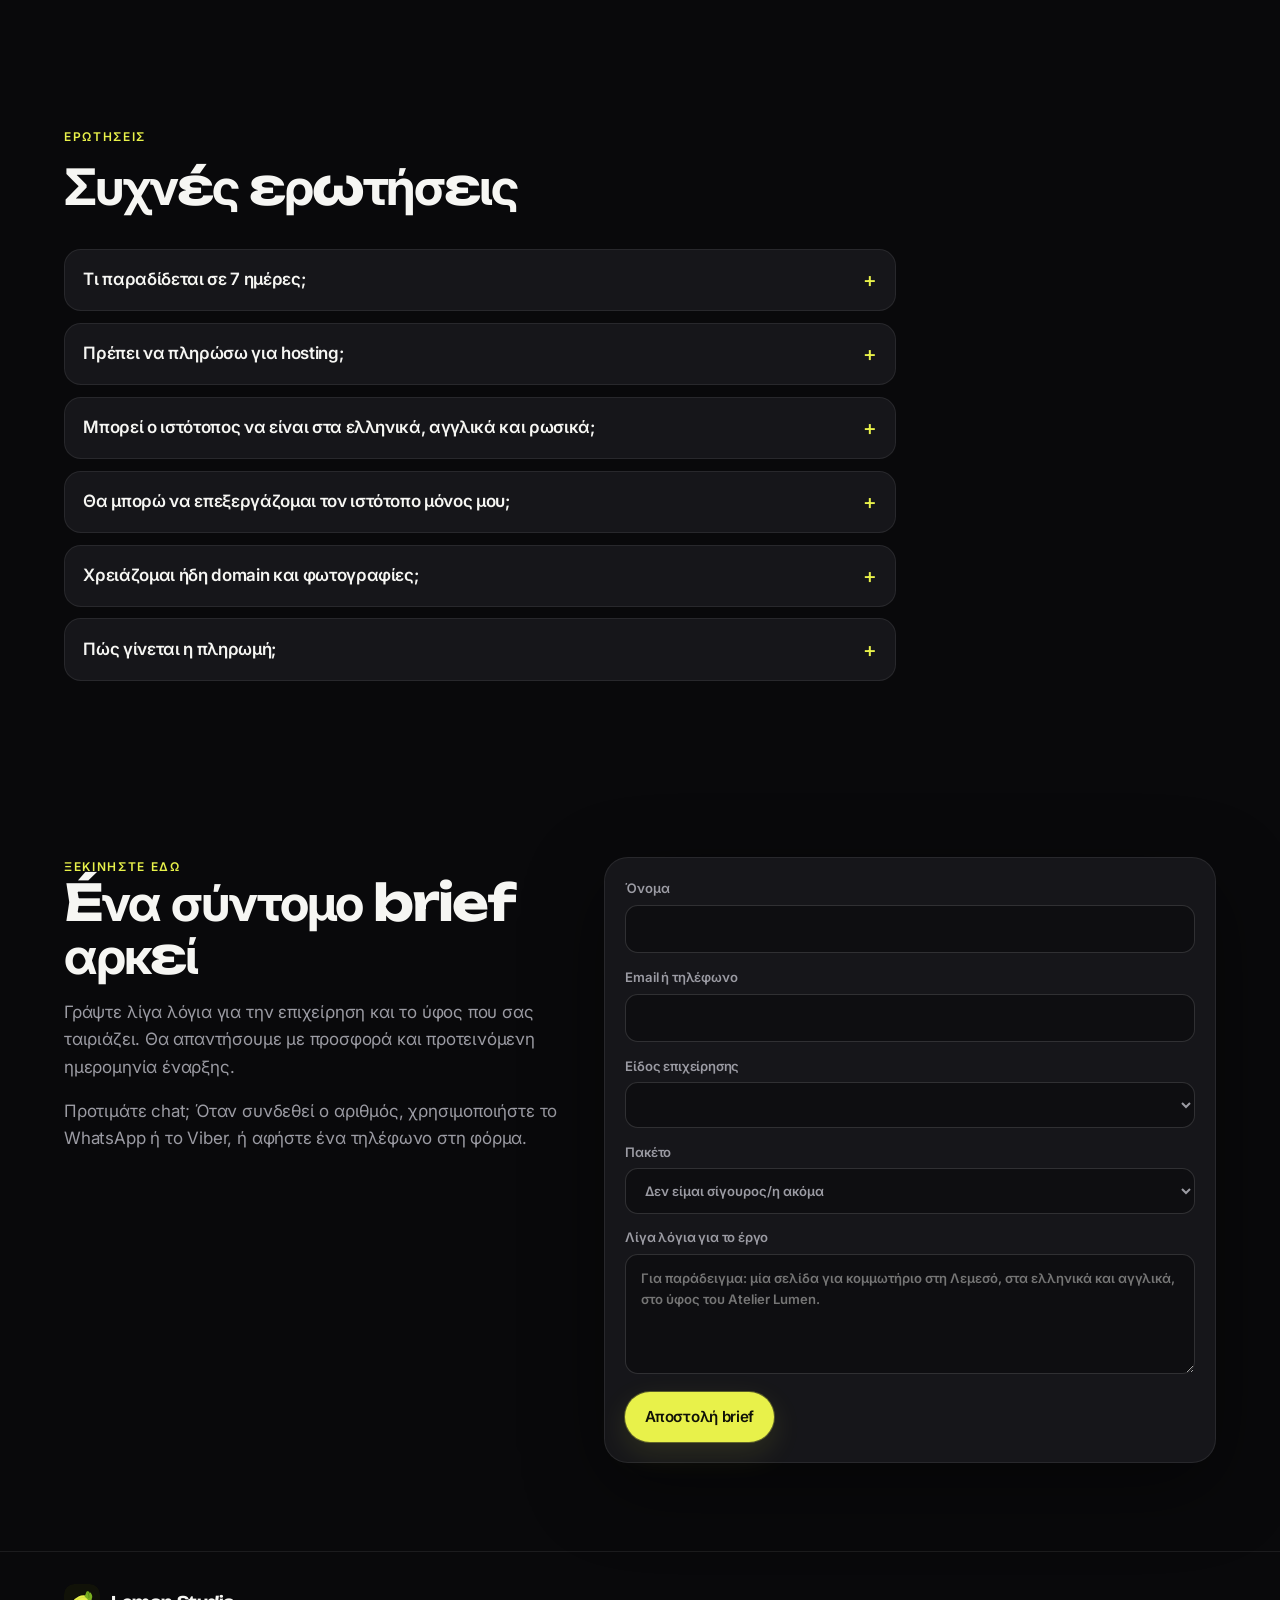
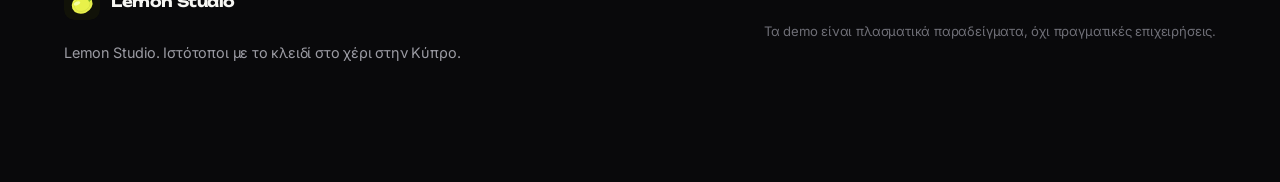
==== commit 29783b18: "Serve the site on lemonstudiocy.com Add the Pages CNAME, use root paths on the 404 page, and publish" ====
--- a/el/index.html
+++ b/el/index.html
@@ -3,24 +3,46 @@
 <head>
   <meta charset="utf-8">
   <meta name="viewport" content="width=device-width, initial-scale=1">
-  <title>Lemon Studio | Ο ιστότοπος της επιχείρησής σας σε 7 ημέρες</title>
-  <meta name="description" content="Η Lemon Studio φτιάχνει σύγχρονους ιστότοπους για καφέ, κομμωτήρια, κτηματομεσίτες, βίλες, γυμναστήρια και δικηγορικά γραφεία στην Κύπρο. Σε 7 ημέρες, από €150.">
-  <!-- TODO: update canonical and Open Graph URLs when the domain is purchased. -->
+  <title>Κατασκευή ιστοσελίδων Κύπρος | Lemon Studio</title>
+  <meta name="description" content="Κατασκευή ιστοσελίδων στην Κύπρο. Η Lemon Studio στη Λεμεσό φτιάχνει σύγχρονους ιστότοπους για καφέ, κομμωτήρια, κτηματομεσίτες, βίλες και τοπικές επιχειρήσεις. Σε 7 ημέρες, από €150.">
   <link rel="canonical" href="https://lemonstudiocy.com/el/">
   <link rel="alternate" hreflang="en" href="https://lemonstudiocy.com/">
   <link rel="alternate" hreflang="ru" href="https://lemonstudiocy.com/ru/">
   <link rel="alternate" hreflang="el" href="https://lemonstudiocy.com/el/">
   <link rel="alternate" hreflang="x-default" href="https://lemonstudiocy.com/">
   <meta property="og:type" content="website">
-  <meta property="og:title" content="Ο ιστότοπος της επιχείρησής σας σε 7 ημέρες">
-  <meta property="og:description" content="Η Lemon Studio φτιάχνει σύγχρονους ιστότοπους για καφέ, κομμωτήρια, κτηματομεσίτες, βίλες, γυμναστήρια και δικηγορικά γραφεία στην Κύπρο. Σε 7 ημέρες, από €150.">
+  <meta property="og:title" content="Κατασκευή ιστοσελίδων Κύπρος | Lemon Studio">
+  <meta property="og:description" content="Κατασκευή ιστοσελίδων στην Κύπρο. Η Lemon Studio στη Λεμεσό φτιάχνει σύγχρονους ιστότοπους για καφέ, κομμωτήρια, κτηματομεσίτες, βίλες και τοπικές επιχειρήσεις. Σε 7 ημέρες, από €150.">
   <meta property="og:url" content="https://lemonstudiocy.com/el/">
   <meta property="og:image" content="https://lemonstudiocy.com/assets/og-image.png">
   <meta property="og:locale" content="el_GR">
   <meta name="twitter:card" content="summary_large_image">
-  <meta name="twitter:title" content="Ο ιστότοπος της επιχείρησής σας σε 7 ημέρες">
-  <meta name="twitter:description" content="Η Lemon Studio φτιάχνει σύγχρονους ιστότοπους για καφέ, κομμωτήρια, κτηματομεσίτες, βίλες, γυμναστήρια και δικηγορικά γραφεία στην Κύπρο. Σε 7 ημέρες, από €150.">
+  <meta name="twitter:title" content="Κατασκευή ιστοσελίδων Κύπρος | Lemon Studio">
+  <meta name="twitter:description" content="Κατασκευή ιστοσελίδων στην Κύπρο. Η Lemon Studio στη Λεμεσό φτιάχνει σύγχρονους ιστότοπους για καφέ, κομμωτήρια, κτηματομεσίτες, βίλες και τοπικές επιχειρήσεις. Σε 7 ημέρες, από €150.">
   <meta name="twitter:image" content="https://lemonstudiocy.com/assets/og-image.png">
+  <script type="application/ld+json">
+  {
+    "@context": "https://schema.org",
+    "@type": ["LocalBusiness", "ProfessionalService"],
+    "name": "Lemon Studio",
+    "url": "https://lemonstudiocy.com/el/",
+    "image": "https://lemonstudiocy.com/assets/og-image.png",
+    "telephone": "+35796269278",
+    "email": "lemonstudiocy@gmail.com",
+    "priceRange": "€150+",
+    "address": {
+      "@type": "PostalAddress",
+      "addressLocality": "Limassol",
+      "addressRegion": "Limassol",
+      "addressCountry": "CY"
+    },
+    "areaServed": {
+      "@type": "Country",
+      "name": "Cyprus"
+    },
+    "inLanguage": "el"
+  }
+  </script>
   <link rel="icon" href="../assets/favicon.svg" type="image/svg+xml">
   <link rel="icon" href="../assets/favicon-32.png" type="image/png" sizes="32x32">
   <link rel="apple-touch-icon" href="../assets/apple-touch-icon.png">
@@ -350,8 +372,7 @@
               <p>Γράψτε λίγα λόγια για την επιχείρηση και το ύφος που σας ταιριάζει. Θα απαντήσουμε με προσφορά και προτεινόμενη ημερομηνία έναρξης.</p>
               <p>Προτιμάτε chat; Όταν συνδεθεί ο αριθμός, χρησιμοποιήστε το WhatsApp ή το Viber, ή αφήστε ένα τηλέφωνο στη φόρμα.</p>
             </div>
-            <!-- TODO: replace mailto:TODO@example.com with the studio email before launch, or hook the form to a backend. -->
-            <form class="brief reveal" action="mailto:TODO@example.com" method="post" enctype="text/plain">
+            <form class="brief reveal" action="mailto:lemonstudiocy@gmail.com" method="post" enctype="text/plain">
               <label>Όνομα
                 <input type="text" name="name" required autocomplete="name">
               </label>
@@ -393,10 +414,10 @@
     </footer>
   </div>
   
-  <!-- TODO: replace PLACEHOLDER with the studio WhatsApp / Viber number (digits only, with country code). Do not leave PLACEHOLDER in production. -->
+  <!-- WhatsApp / Viber: +357 96 269278 -->
   <div class="float-btns" aria-label="Chat">
-    <a class="float-btn float-wa" href="https://wa.me/PLACEHOLDER" target="_blank" rel="noopener noreferrer" title="WhatsApp"><span class="sr-only">WhatsApp</span><svg viewBox="0 0 24 24" aria-hidden="true"><path d="M19.05 4.91A9.82 9.82 0 0 0 12.04 2C6.55 2 2.07 6.48 2.07 12c0 1.76.46 3.48 1.34 5L2 22l5.15-1.35A9.93 9.93 0 0 0 12.04 22c5.49 0 9.97-4.48 9.97-10 0-2.67-1.04-5.17-2.96-7.09zM12.04 20.15c-1.5 0-2.96-.4-4.23-1.16l-.3-.18-3.05.8.81-2.98-.2-.31a8.15 8.15 0 0 1-1.25-4.32c0-4.5 3.66-8.16 8.17-8.16 2.18 0 4.23.85 5.77 2.39a8.12 8.12 0 0 1 2.39 5.77c.01 4.5-3.65 8.15-8.11 8.15zm4.47-6.11c-.24-.12-1.44-.71-1.66-.79-.22-.08-.38-.12-.54.12-.16.24-.62.79-.76.95-.14.16-.28.18-.52.06-.24-.12-1.01-.37-1.92-1.18-.71-.63-1.19-1.41-1.33-1.65-.14-.24-.01-.37.1-.49.11-.11.24-.28.36-.42.12-.14.16-.24.24-.4.08-.16.04-.3-.02-.42-.06-.12-.54-1.3-.74-1.78-.2-.47-.4-.4-.54-.41h-.46c-.16 0-.42.06-.64.3-.22.24-.84.82-.84 2s.86 2.32.98 2.48c.12.16 1.69 2.58 4.1 3.61.57.25 1.02.4 1.37.51.57.18 1.09.16 1.5.1.46-.07 1.44-.59 1.64-1.16.2-.57.2-1.06.14-1.16-.06-.1-.22-.16-.46-.28z"/></svg></a>
-    <a class="float-btn float-vb" href="viber://chat?number=PLACEHOLDER" title="Viber"><span class="sr-only">Viber</span><svg viewBox="0 0 24 24" aria-hidden="true"><path d="M12 2C6.7 2 2.3 6.1 2.3 11.1c0 2.1.7 4.1 2 5.7L3 22l5.4-1.7c1.1.4 2.3.6 3.6.6 5.3 0 9.7-4.1 9.7-9.1S17.3 2 12 2zm0 16.4c-1.1 0-2.2-.2-3.2-.6l-.3-.1-3.2.9.9-3.1-.2-.3c-1.1-1.3-1.7-3-1.7-4.7C4.3 7.3 7.7 4 12 4s7.7 3.3 7.7 7.4c0 4.1-3.4 7-7.7 7zm4.2-5.3c-.2-.1-1.3-.6-1.5-.7-.2-.1-.3-.1-.5.1l-.5.6c-.1.1-.2.2-.5.1-1.1-.5-2.3-1.5-3-2.7-.1-.2 0-.3.1-.5l.4-.4c.1-.1.1-.3 0-.4 0-.1-.6-1.4-.8-1.9-.2-.5-.4-.4-.5-.4h-.4c-.2 0-.4.1-.6.3s-.8.8-.8 2c0 1.2.8 2.4 1 2.6 1.3 2 3.2 3.3 5.4 3.9.6.2 1.2.2 1.6.1.5-.1 1.4-.6 1.6-1.1.2-.5.2-1 .1-1.1-.1-.1-.3-.2-.5-.3z"/></svg></a>
+    <a class="float-btn float-wa" href="https://wa.me/35796269278" target="_blank" rel="noopener noreferrer" title="WhatsApp"><span class="sr-only">WhatsApp</span><svg viewBox="0 0 24 24" aria-hidden="true"><path d="M19.05 4.91A9.82 9.82 0 0 0 12.04 2C6.55 2 2.07 6.48 2.07 12c0 1.76.46 3.48 1.34 5L2 22l5.15-1.35A9.93 9.93 0 0 0 12.04 22c5.49 0 9.97-4.48 9.97-10 0-2.67-1.04-5.17-2.96-7.09zM12.04 20.15c-1.5 0-2.96-.4-4.23-1.16l-.3-.18-3.05.8.81-2.98-.2-.31a8.15 8.15 0 0 1-1.25-4.32c0-4.5 3.66-8.16 8.17-8.16 2.18 0 4.23.85 5.77 2.39a8.12 8.12 0 0 1 2.39 5.77c.01 4.5-3.65 8.15-8.11 8.15zm4.47-6.11c-.24-.12-1.44-.71-1.66-.79-.22-.08-.38-.12-.54.12-.16.24-.62.79-.76.95-.14.16-.28.18-.52.06-.24-.12-1.01-.37-1.92-1.18-.71-.63-1.19-1.41-1.33-1.65-.14-.24-.01-.37.1-.49.11-.11.24-.28.36-.42.12-.14.16-.24.24-.4.08-.16.04-.3-.02-.42-.06-.12-.54-1.3-.74-1.78-.2-.47-.4-.4-.54-.41h-.46c-.16 0-.42.06-.64.3-.22.24-.84.82-.84 2s.86 2.32.98 2.48c.12.16 1.69 2.58 4.1 3.61.57.25 1.02.4 1.37.51.57.18 1.09.16 1.5.1.46-.07 1.44-.59 1.64-1.16.2-.57.2-1.06.14-1.16-.06-.1-.22-.16-.46-.28z"/></svg></a>
+    <a class="float-btn float-vb" href="viber://chat?number=%2B35796269278" title="Viber"><span class="sr-only">Viber</span><svg viewBox="0 0 24 24" aria-hidden="true"><path d="M12 2C6.7 2 2.3 6.1 2.3 11.1c0 2.1.7 4.1 2 5.7L3 22l5.4-1.7c1.1.4 2.3.6 3.6.6 5.3 0 9.7-4.1 9.7-9.1S17.3 2 12 2zm0 16.4c-1.1 0-2.2-.2-3.2-.6l-.3-.1-3.2.9.9-3.1-.2-.3c-1.1-1.3-1.7-3-1.7-4.7C4.3 7.3 7.7 4 12 4s7.7 3.3 7.7 7.4c0 4.1-3.4 7-7.7 7zm4.2-5.3c-.2-.1-1.3-.6-1.5-.7-.2-.1-.3-.1-.5.1l-.5.6c-.1.1-.2.2-.5.1-1.1-.5-2.3-1.5-3-2.7-.1-.2 0-.3.1-.5l.4-.4c.1-.1.1-.3 0-.4 0-.1-.6-1.4-.8-1.9-.2-.5-.4-.4-.5-.4h-.4c-.2 0-.4.1-.6.3s-.8.8-.8 2c0 1.2.8 2.4 1 2.6 1.3 2 3.2 3.3 5.4 3.9.6.2 1.2.2 1.6.1.5-.1 1.4-.6 1.6-1.1.2-.5.2-1 .1-1.1-.1-.1-.3-.2-.5-.3z"/></svg></a>
   </div>
 
   <script src="../js/main.js"></script>
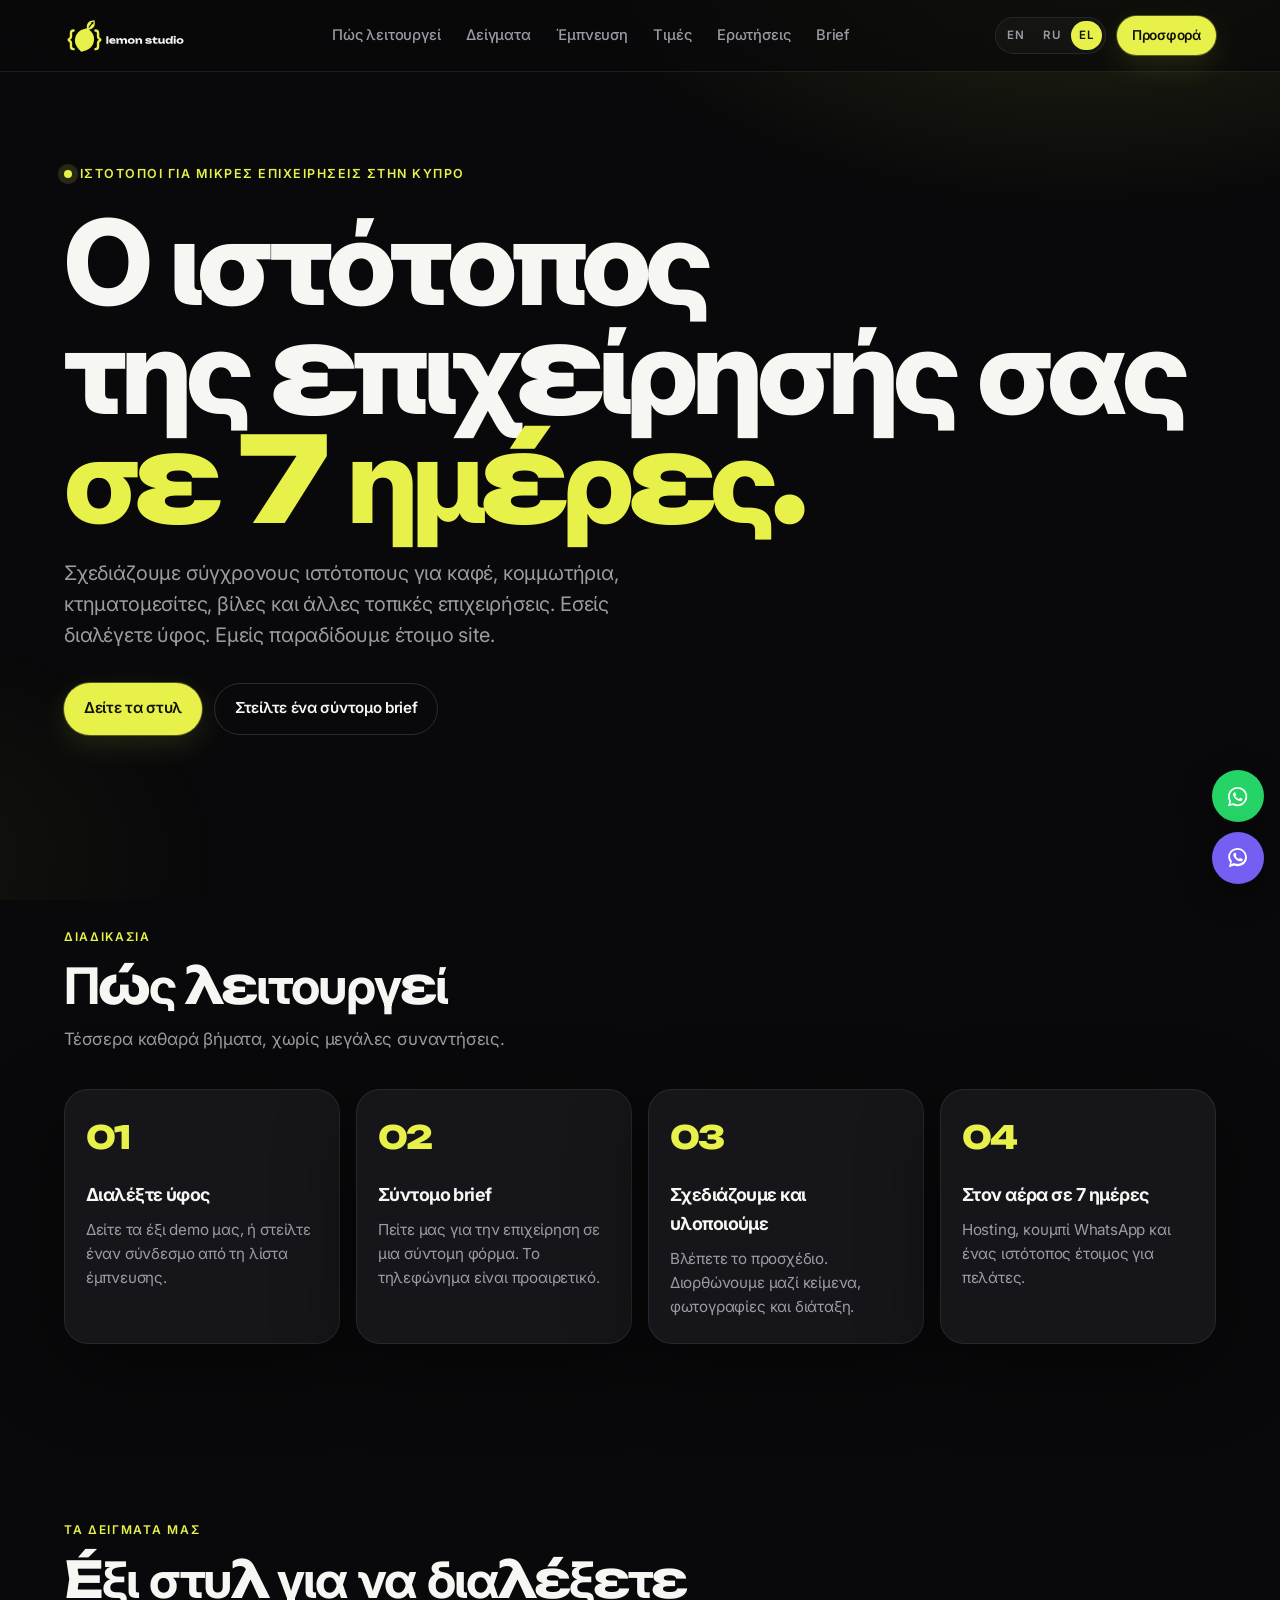
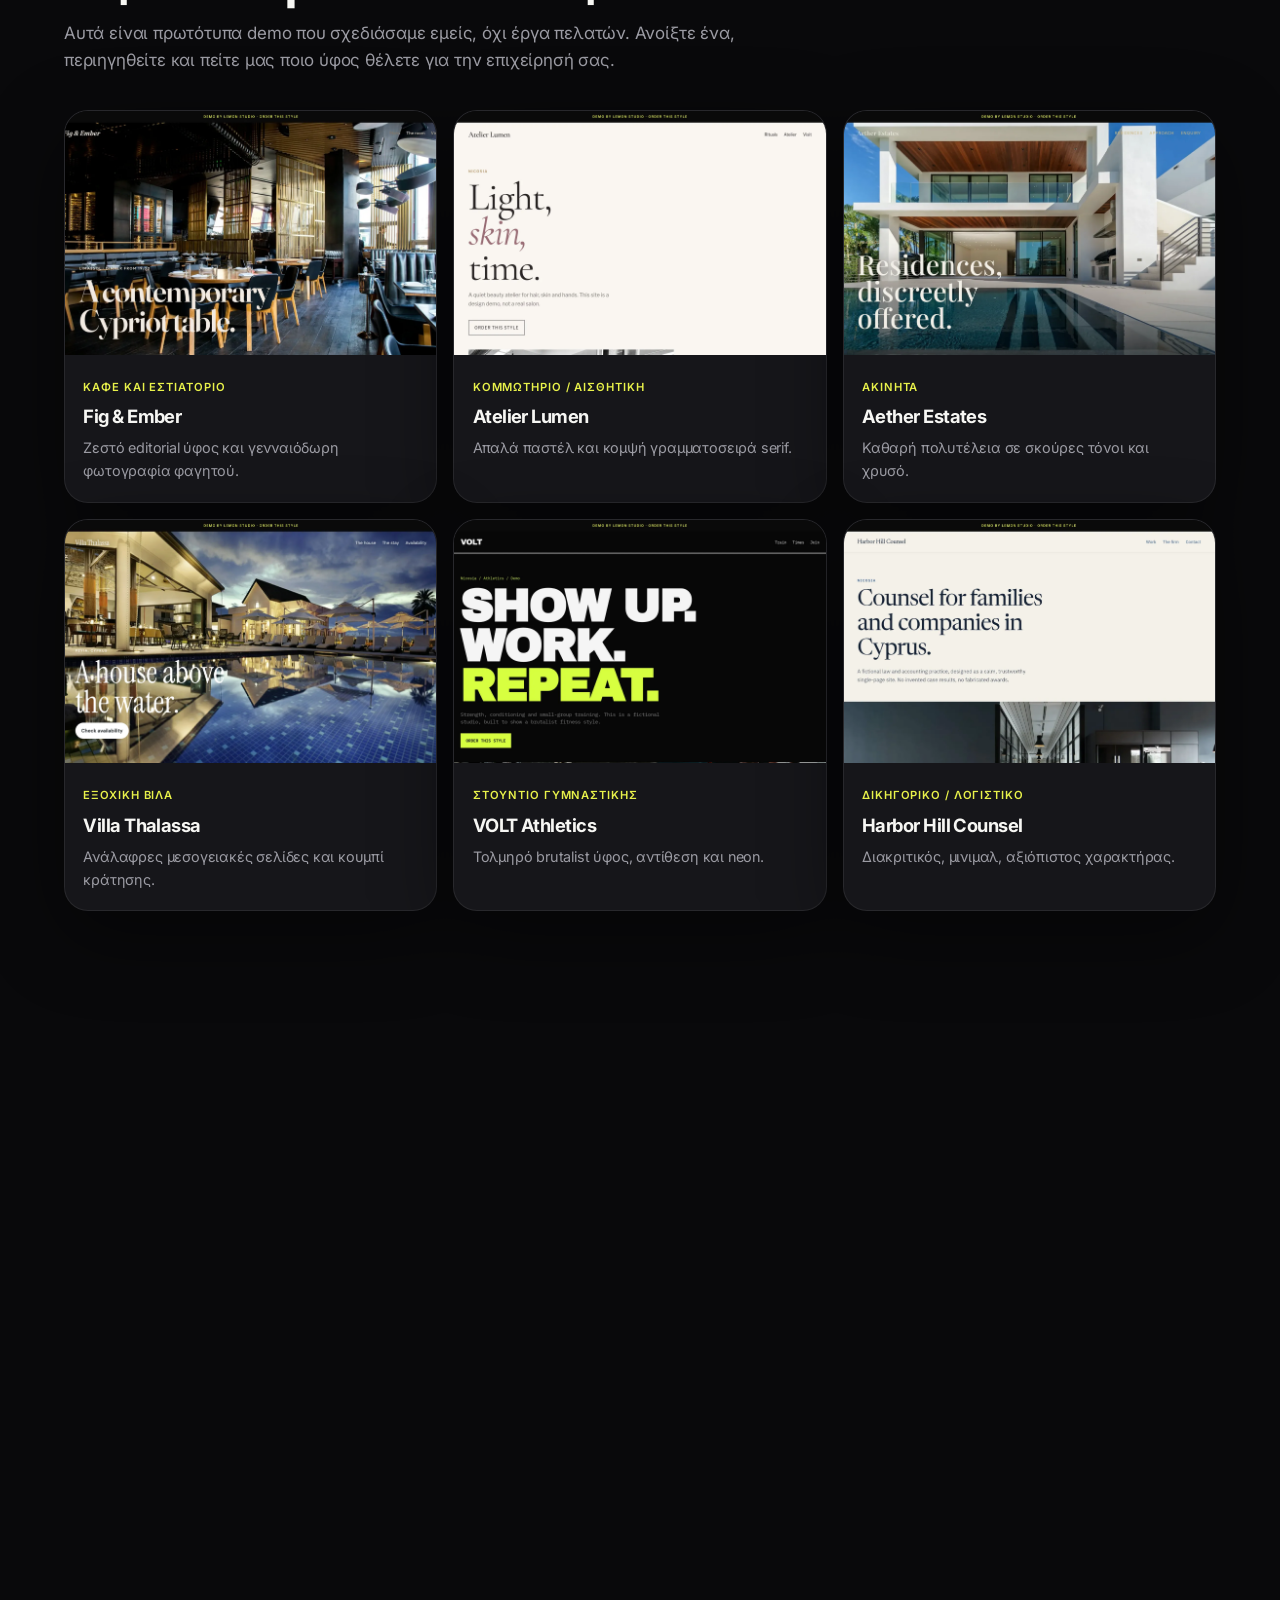
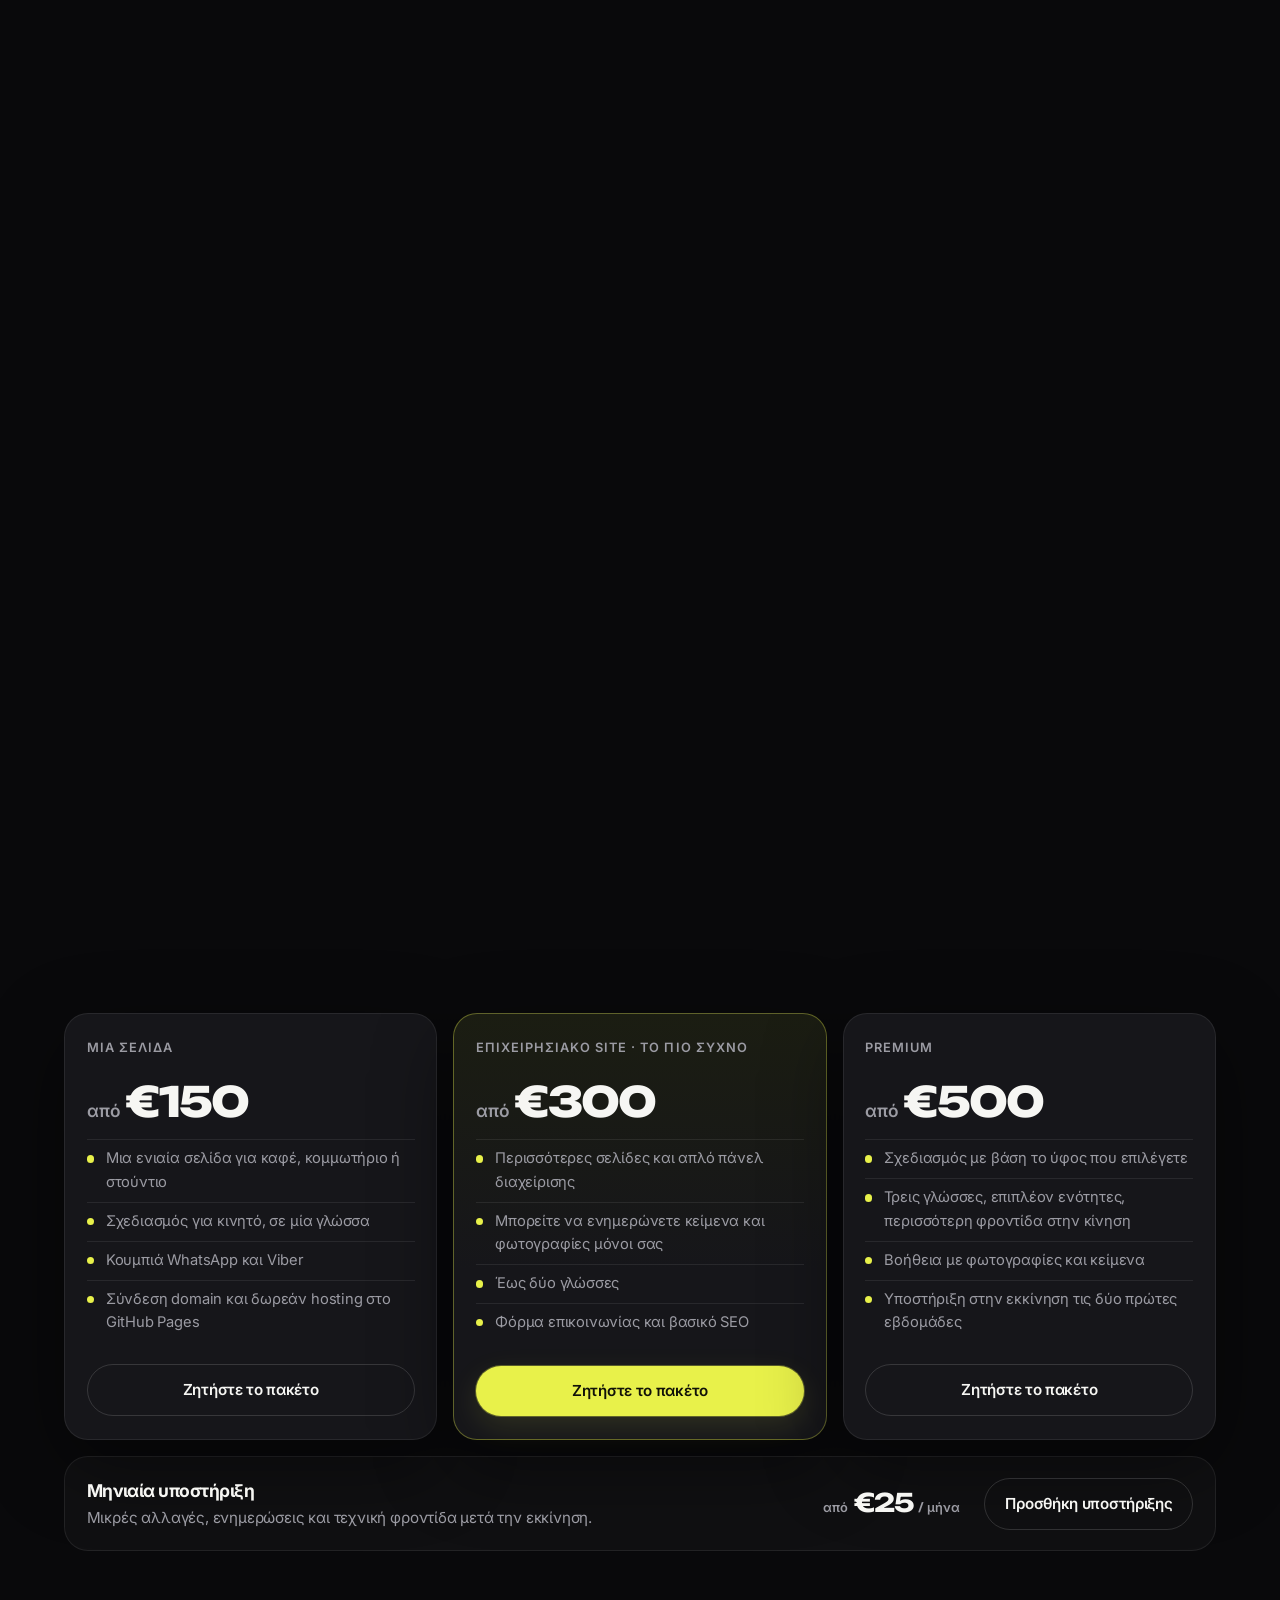
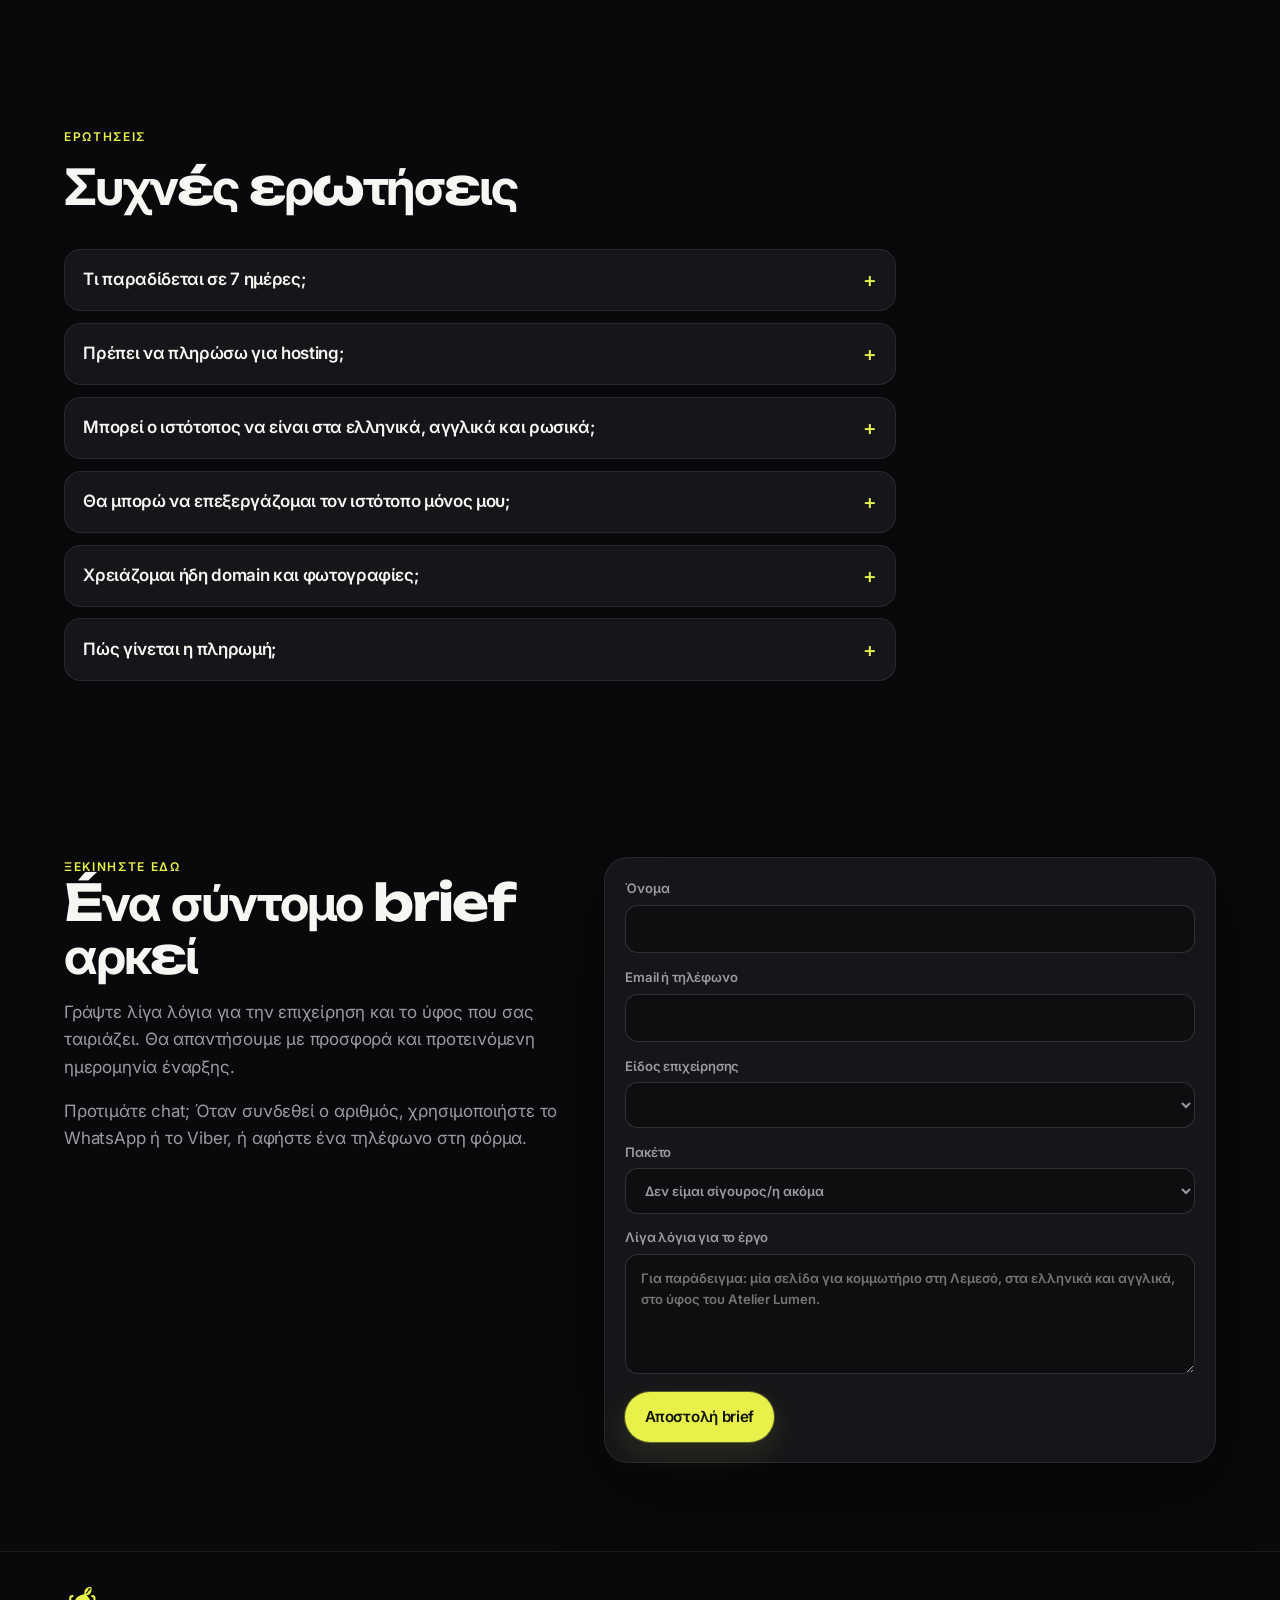
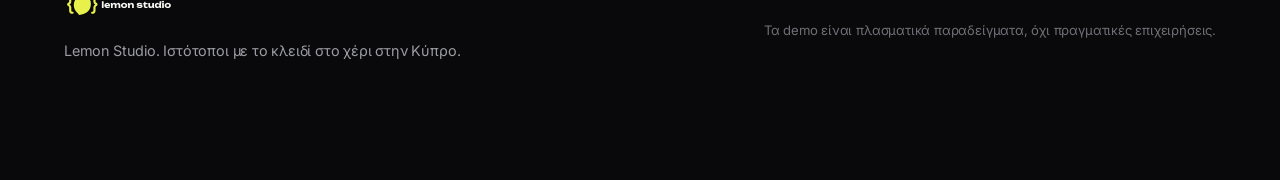
==== commit 56625016: "Use the approved Lemon Studio logo Add the brand assets, show the horizontal mark in the header and " ====
--- a/el/index.html
+++ b/el/index.html
@@ -14,19 +14,20 @@
   <meta property="og:title" content="Κατασκευή ιστοσελίδων Κύπρος | Lemon Studio">
   <meta property="og:description" content="Κατασκευή ιστοσελίδων στην Κύπρο. Η Lemon Studio στη Λεμεσό φτιάχνει σύγχρονους ιστότοπους για καφέ, κομμωτήρια, κτηματομεσίτες, βίλες και τοπικές επιχειρήσεις. Σε 7 ημέρες, από €150.">
   <meta property="og:url" content="https://lemonstudiocy.com/el/">
-  <meta property="og:image" content="https://lemonstudiocy.com/assets/og-image.png">
+  <meta property="og:image" content="https://lemonstudiocy.com/assets/brand/og-image.png">
   <meta property="og:locale" content="el_GR">
   <meta name="twitter:card" content="summary_large_image">
   <meta name="twitter:title" content="Κατασκευή ιστοσελίδων Κύπρος | Lemon Studio">
   <meta name="twitter:description" content="Κατασκευή ιστοσελίδων στην Κύπρο. Η Lemon Studio στη Λεμεσό φτιάχνει σύγχρονους ιστότοπους για καφέ, κομμωτήρια, κτηματομεσίτες, βίλες και τοπικές επιχειρήσεις. Σε 7 ημέρες, από €150.">
-  <meta name="twitter:image" content="https://lemonstudiocy.com/assets/og-image.png">
+  <meta name="twitter:image" content="https://lemonstudiocy.com/assets/brand/og-image.png">
   <script type="application/ld+json">
   {
     "@context": "https://schema.org",
     "@type": ["LocalBusiness", "ProfessionalService"],
     "name": "Lemon Studio",
     "url": "https://lemonstudiocy.com/el/",
-    "image": "https://lemonstudiocy.com/assets/og-image.png",
+    "image": "https://lemonstudiocy.com/assets/brand/og-image.png",
+    "logo": "https://lemonstudiocy.com/assets/brand/avatar-1080.png",
     "telephone": "+35796269278",
     "email": "lemonstudiocy@gmail.com",
     "priceRange": "€150+",
@@ -43,9 +44,11 @@
     "inLanguage": "el"
   }
   </script>
-  <link rel="icon" href="../assets/favicon.svg" type="image/svg+xml">
-  <link rel="icon" href="../assets/favicon-32.png" type="image/png" sizes="32x32">
-  <link rel="apple-touch-icon" href="../assets/apple-touch-icon.png">
+  <link rel="icon" href="/favicon.svg" type="image/svg+xml">
+  <link rel="icon" href="/favicon-32.png" type="image/png" sizes="32x32">
+  <link rel="icon" href="/favicon-16.png" type="image/png" sizes="16x16">
+  <link rel="icon" href="/favicon.ico" sizes="any">
+  <link rel="apple-touch-icon" href="/apple-touch-icon.png">
   <meta name="theme-color" content="#09090b">
   <link rel="preconnect" href="https://fonts.googleapis.com">
   <link rel="preconnect" href="https://fonts.gstatic.com" crossorigin>
@@ -57,8 +60,7 @@
     <header class="site-header">
       <div class="container">
         <a class="brand" href="index.html">
-          <img src="../assets/logo.svg" width="36" height="36" alt="Lemon Studio">
-          <span>Lemon Studio</span>
+          <img src="/assets/brand/logo-horizontal-dark.svg" width="123" height="38" alt="Lemon Studio">
         </a>
         <nav class="nav" aria-label="Primary">
         <a href="#how">Πώς λειτουργεί</a>
@@ -404,8 +406,7 @@
       <div class="container">
         <div>
           <a class="brand" href="../index.html">
-            <img src="../assets/logo.svg" width="28" height="28" alt="">
-            <span>Lemon Studio</span>
+            <img src="/assets/brand/logo-horizontal-dark.svg" width="110" height="34" alt="Lemon Studio">
           </a>
           <p>Lemon Studio. Ιστότοποι με το κλειδί στο χέρι στην Κύπρο.</p>
         </div>
--- a/css/style.css
+++ b/css/style.css
@@ -96,9 +96,14 @@
   white-space: nowrap;
 }
 .brand img {
-  width: 36px;
-  height: 36px;
-  border-radius: 10px;
+  width: auto;
+  height: 28px;
+  border-radius: 0;
+}
+.site-footer .brand img { height: 26px; }
+@media (min-width: 768px) {
+  .site-header .brand img { height: 38px; }
+  .site-footer .brand img { height: 34px; }
 }
 .nav {
   display: none;
